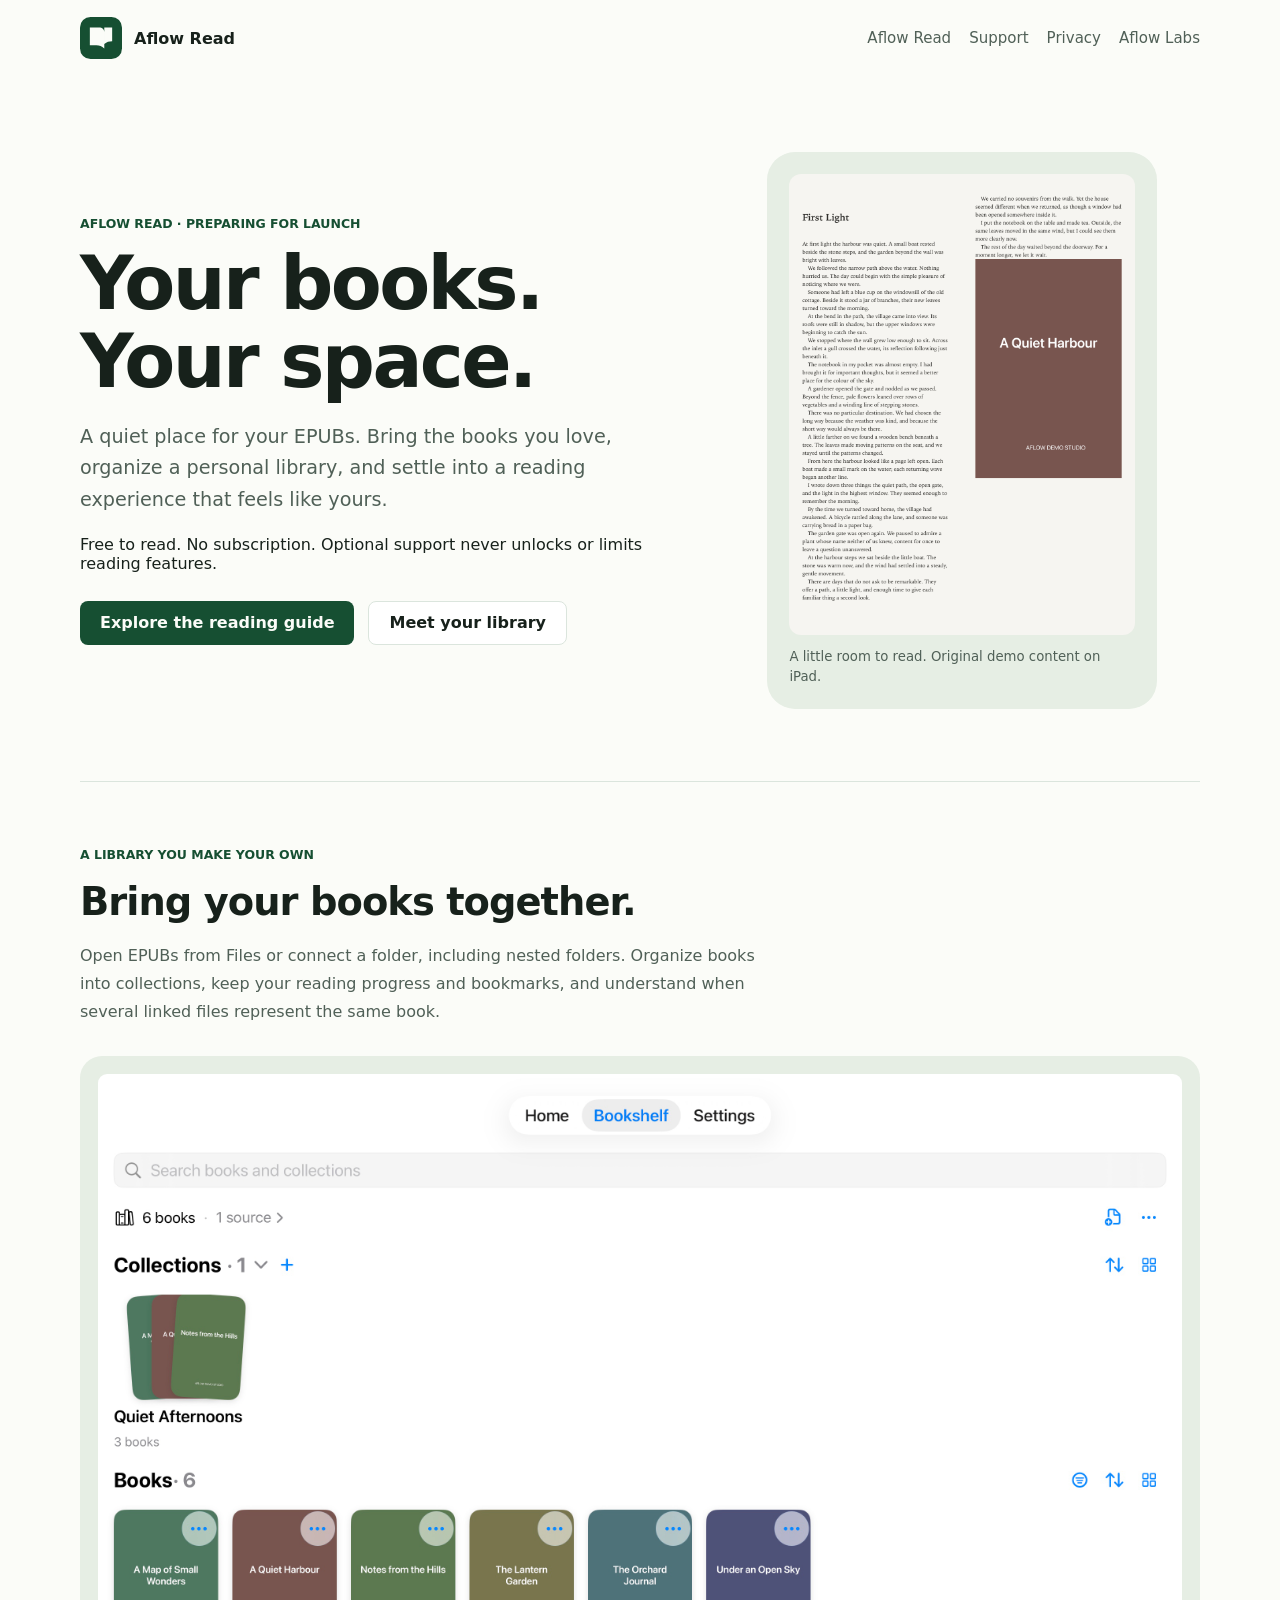
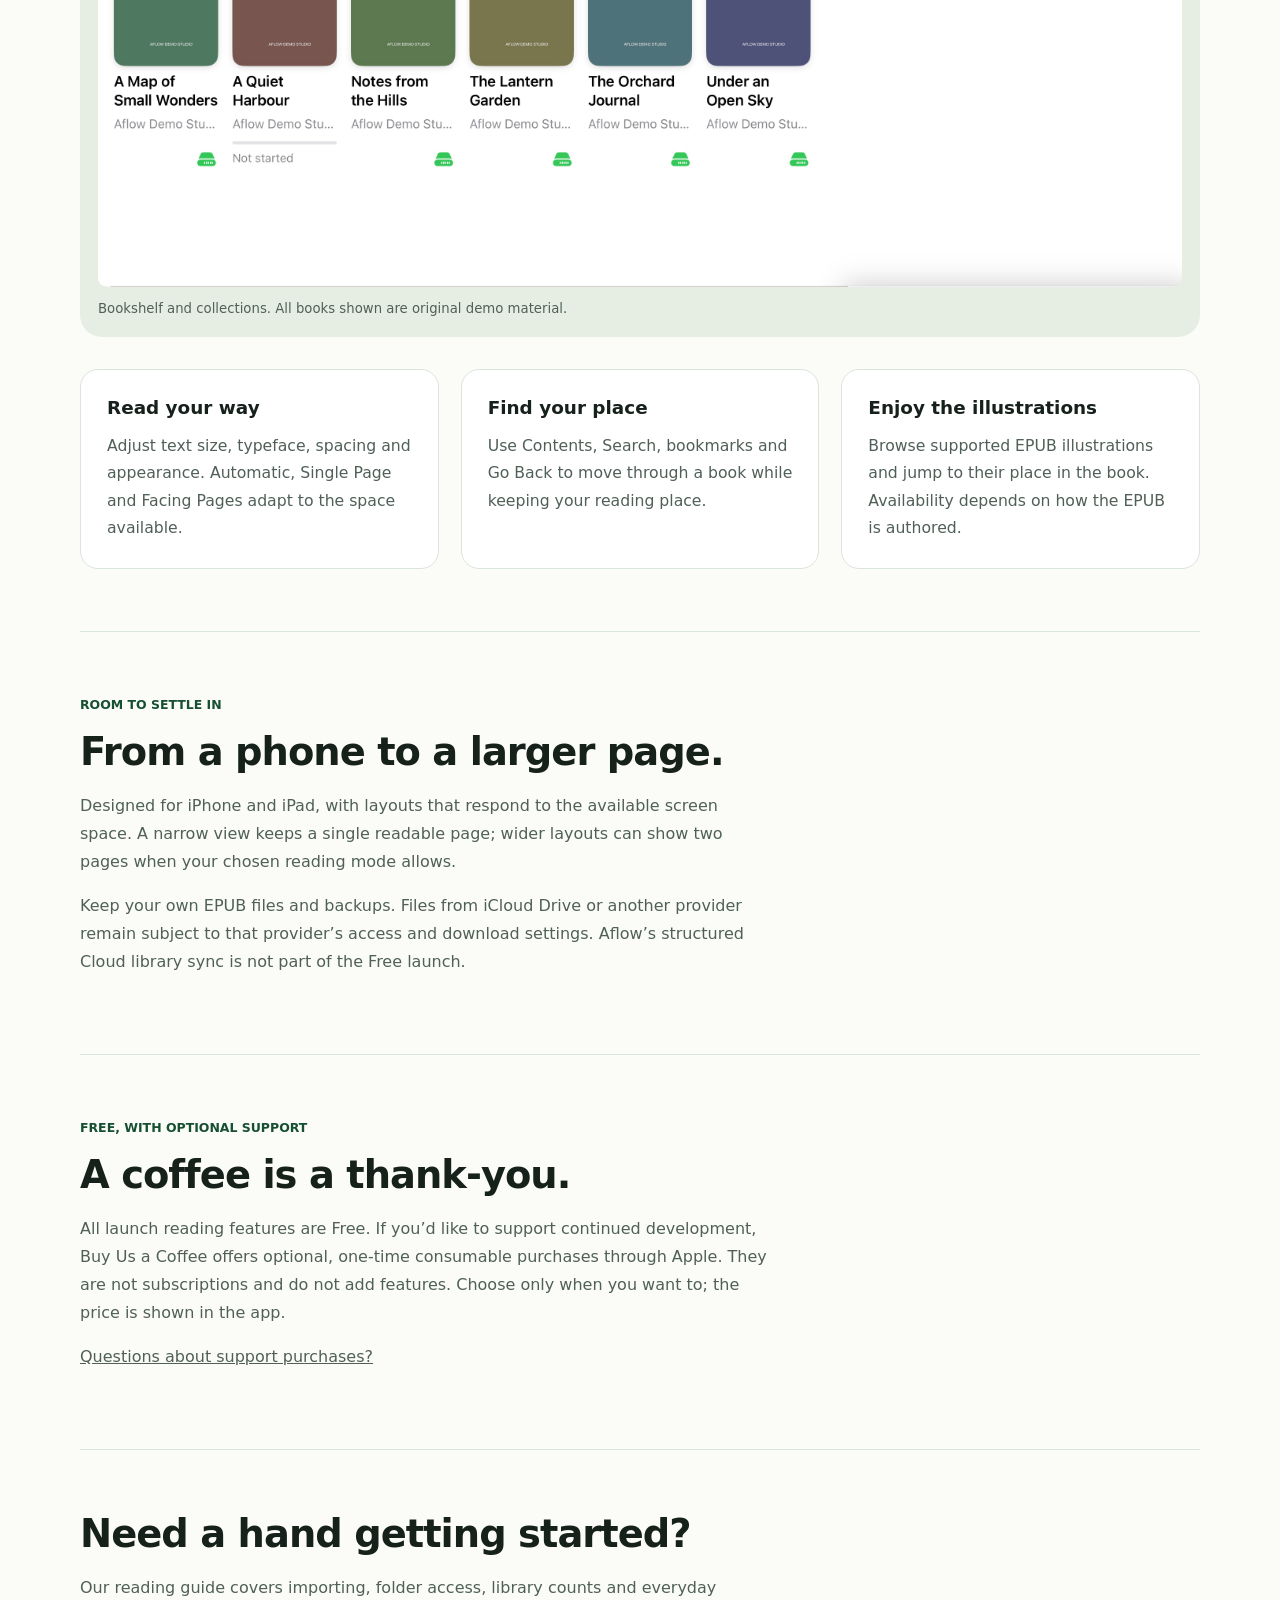
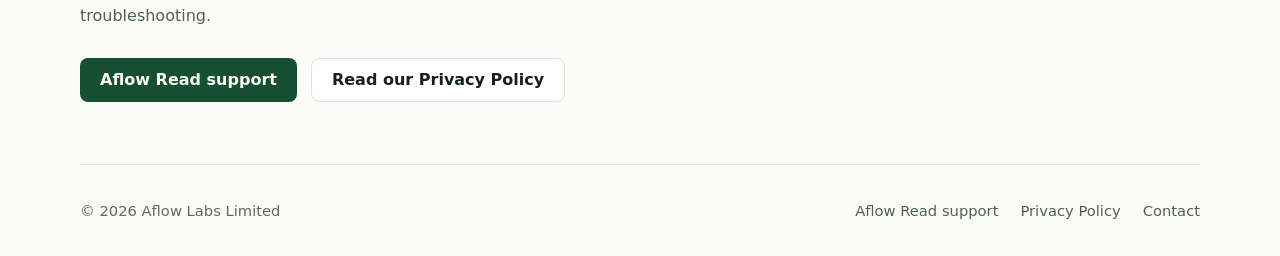
==== aflow-read/index.html @ 0cc7a926 "Add Aflow Read Free launch pages, privacy and support" ====
<!doctype html>
<html lang="en-NZ"><head><meta charset="utf-8"><meta name="viewport" content="width=device-width, initial-scale=1"><meta name="description" content="A personal EPUB reader for iPhone and iPad. Organize your own library, make reading your own, and enjoy a Free launch with optional support."><link rel="canonical" href="https://aflowlabs.com/aflow-read/"><title>Aflow Read — Your books. Your space.</title><link rel="icon" href="/assets/aflow-read/mark.svg"><link rel="stylesheet" href="/styles.css"><link rel="stylesheet" href="/assets/aflow-read.css"></head>
<body class="read-page"><a class="skip-link" href="#main">Skip to content</a><header class="site-header"><a class="read-brand" href="/aflow-read/" aria-label="Aflow Read home"><img src="/assets/aflow-read/mark.svg" alt="" width="42" height="42">Aflow Read</a><nav class="site-nav" aria-label="Main navigation"><a href="/aflow-read/">Aflow Read</a><a href="/support/aflow-read/">Support</a><a href="/legal/aflow-read/privacy/">Privacy</a><a href="/">Aflow Labs</a></nav></header>
<main id="main" class="read-shell">
<section class="read-hero"><div><p class="eyebrow">Aflow Read · Preparing for launch</p><h1>Your books.<br>Your space.</h1><p class="read-lede">A quiet place for your EPUBs. Bring the books you love, organize a personal library, and settle into a reading experience that feels like yours.</p><p>Free to read. No subscription. Optional support never unlocks or limits reading features.</p><div class="read-actions"><a class="button primary" href="/support/aflow-read/">Explore the reading guide</a><a class="button secondary" href="#library">Meet your library</a></div></div><figure class="read-portrait"><img src="/assets/aflow-read/reader-portrait.jpeg" width="2064" height="2752" alt="Aflow Read showing First Light, an original demo chapter, on a 13-inch iPad"><figcaption>A little room to read. Original demo content on iPad.</figcaption></figure></section>
<section class="read-section" id="library"><p class="eyebrow">A library you make your own</p><h2>Bring your books together.</h2><p>Open EPUBs from Files or connect a folder, including nested folders. Organize books into collections, keep your reading progress and bookmarks, and understand when several linked files represent the same book.</p><figure class="read-landscape"><img src="/assets/aflow-read/bookshelf-landscape.jpeg" width="2752" height="2064" loading="lazy" alt="An iPad Bookshelf with six original demo book covers and the Quiet Afternoons collection"><figcaption>Bookshelf and collections. All books shown are original demo material.</figcaption></figure><div class="read-features"><article class="read-feature"><h3>Read your way</h3><p>Adjust text size, typeface, spacing and appearance. Automatic, Single Page and Facing Pages adapt to the space available.</p></article><article class="read-feature"><h3>Find your place</h3><p>Use Contents, Search, bookmarks and Go Back to move through a book while keeping your reading place.</p></article><article class="read-feature"><h3>Enjoy the illustrations</h3><p>Browse supported EPUB illustrations and jump to their place in the book. Availability depends on how the EPUB is authored.</p></article></div></section>
<section class="read-section"><p class="eyebrow">Room to settle in</p><h2>From a phone to a larger page.</h2><p>Designed for iPhone and iPad, with layouts that respond to the available screen space. A narrow view keeps a single readable page; wider layouts can show two pages when your chosen reading mode allows.</p><p>Keep your own EPUB files and backups. Files from iCloud Drive or another provider remain subject to that provider’s access and download settings. Aflow’s structured Cloud library sync is not part of the Free launch.</p></section>
<section class="read-section"><p class="eyebrow">Free, with optional support</p><h2>A coffee is a thank-you.</h2><p>All launch reading features are Free. If you’d like to support continued development, Buy Us a Coffee offers optional, one-time consumable purchases through Apple. They are not subscriptions and do not add features. Choose only when you want to; the price is shown in the app.</p><p><a href="/support/aflow-read/#purchases">Questions about support purchases?</a></p></section>
<section class="read-section"><h2>Need a hand getting started?</h2><p>Our reading guide covers importing, folder access, library counts and everyday troubleshooting.</p><div class="read-actions"><a class="button primary" href="/support/aflow-read/">Aflow Read support</a><a class="button secondary" href="/legal/aflow-read/privacy/">Read our Privacy Policy</a></div></section></main>
<footer class="site-footer"><p>© 2026 Aflow Labs Limited</p><div><a href="/support/aflow-read/">Aflow Read support</a><a href="/legal/aflow-read/privacy/">Privacy Policy</a><a href="mailto:help@aflowlabs.com">Contact</a></div></footer></body></html>
---- styles.css ----
:root {
  color-scheme: light;
  --ink: #17211b;
  --muted: #5d6a63;
  --line: #dbe5dd;
  --paper: #fbfcf8;
  --soft: #edf4ed;
  --green: #2d7a4f;
  --green-dark: #164f32;
  --sky: #e4f2f6;
  --gold: #f0c86b;
  --white: #ffffff;
  font-family:
    Inter, ui-sans-serif, system-ui, -apple-system, BlinkMacSystemFont, "Segoe UI",
    sans-serif;
}

* {
  box-sizing: border-box;
}

html {
  scroll-behavior: smooth;
}

body {
  margin: 0;
  background:
    linear-gradient(180deg, rgba(228, 242, 246, 0.85), rgba(251, 252, 248, 0) 440px),
    var(--paper);
  color: var(--ink);
}

a {
  color: inherit;
}

.site-header,
.site-footer,
.hero,
.section-band,
.contact-section,
.legal-page {
  width: min(1120px, calc(100% - 40px));
  margin: 0 auto;
}

.site-header {
  min-height: 76px;
  display: flex;
  align-items: center;
  justify-content: space-between;
  gap: 24px;
}

.brand,
.site-nav,
.hero-actions,
.site-footer div {
  display: flex;
  align-items: center;
}

.brand {
  gap: 10px;
  font-weight: 800;
  text-decoration: none;
}

.brand-mark {
  width: 34px;
  height: 34px;
  display: inline-grid;
  place-items: center;
  border-radius: 8px;
  background: var(--green-dark);
  color: var(--white);
}

.site-nav {
  gap: 18px;
  color: var(--muted);
  font-size: 0.94rem;
}

.site-nav a,
.site-footer a {
  text-decoration: none;
}

.site-nav a:hover,
.site-footer a:hover,
.legal-page a:hover {
  color: var(--green-dark);
}

.hero {
  min-height: 520px;
  padding: 104px 0 96px;
  display: flex;
  align-items: center;
  justify-content: center;
  text-align: center;
}

.hero-copy {
  max-width: 880px;
  margin: 0 auto;
}

.eyebrow {
  margin: 0 0 14px;
  color: var(--green-dark);
  font-size: 0.78rem;
  font-weight: 800;
  letter-spacing: 0;
  text-transform: uppercase;
}

h1,
h2,
h3,
p {
  overflow-wrap: anywhere;
}

h1,
h2,
h3 {
  margin: 0;
  line-height: 1.04;
}

h1 {
  max-width: 900px;
  margin: 0 auto;
  font-size: clamp(3rem, 6.4vw, 5.45rem);
  letter-spacing: 0;
}

h2 {
  font-size: clamp(2.1rem, 4vw, 3.5rem);
}

h3 {
  font-size: 1.22rem;
}

.intro {
  max-width: 680px;
  margin: 26px 0 0;
  margin-left: auto;
  margin-right: auto;
  color: var(--muted);
  font-size: clamp(1.08rem, 2vw, 1.35rem);
  line-height: 1.62;
}

.hero-actions {
  justify-content: center;
  flex-wrap: wrap;
  gap: 12px;
  margin-top: 34px;
}

.button {
  min-height: 48px;
  display: inline-flex;
  align-items: center;
  justify-content: center;
  border-radius: 8px;
  padding: 0 20px;
  font-weight: 800;
  text-decoration: none;
}

.button.primary {
  background: var(--green-dark);
  color: var(--white);
}

.button.secondary {
  border: 1px solid var(--line);
  background: rgba(255, 255, 255, 0.74);
  color: var(--ink);
}

.product-showcase {
  margin-top: 34px;
  padding: 34px;
  display: grid;
  grid-template-columns: auto minmax(0, 1fr);
  align-items: center;
  gap: 28px;
  border: 1px solid rgba(45, 122, 79, 0.18);
  border-radius: 8px;
  background:
    linear-gradient(135deg, rgba(255, 255, 255, 0.92), rgba(237, 244, 237, 0.96)),
    linear-gradient(90deg, rgba(240, 200, 107, 0.16), rgba(228, 242, 246, 0.22));
  box-shadow: 0 20px 55px rgba(23, 33, 27, 0.08);
}

.product-showcase img {
  width: 112px;
  aspect-ratio: 1;
  display: block;
  height: auto;
  border-radius: 32%;
  background: var(--green-dark);
  object-fit: cover;
  box-shadow: 0 14px 34px rgba(23, 33, 27, 0.16);
}

.preview-label {
  display: block;
  margin-bottom: 10px;
  color: var(--green-dark);
  font-size: 0.8rem;
  font-weight: 800;
  text-transform: uppercase;
}

.product-showcase h3 {
  max-width: 680px;
  font-size: clamp(1.55rem, 3vw, 2.45rem);
  line-height: 1.12;
}

.product-showcase p,
.product-card p,
.section-heading p,
.contact-section p,
.legal-page p {
  color: var(--muted);
  line-height: 1.62;
}

.product-links {
  display: flex;
  flex-wrap: wrap;
  gap: 10px 18px;
  margin-top: 18px;
}

.product-links a {
  color: var(--green-dark);
  font-weight: 800;
  text-underline-offset: 4px;
}

.section-band {
  padding: 70px 0 28px;
}

.section-heading {
  max-width: 760px;
  margin: 0 auto;
  text-align: center;
}

.product-grid {
  display: grid;
  grid-template-columns: repeat(3, minmax(0, 1fr));
  gap: 18px;
  margin-top: 24px;
}

.product-card {
  min-height: 220px;
  padding: 26px;
  border: 1px solid var(--line);
  border-radius: 8px;
  background: var(--white);
}

.contact-section {
  margin-top: 58px;
  padding: 44px 0 62px;
  border-top: 1px solid var(--line);
}

.contact-link {
  display: inline-flex;
  margin-top: 2px;
  font-size: clamp(1.2rem, 3vw, 2rem);
  font-weight: 800;
  color: var(--green-dark);
  text-decoration-thickness: 2px;
  text-underline-offset: 6px;
}

.site-footer {
  min-height: 92px;
  display: flex;
  align-items: center;
  justify-content: space-between;
  gap: 24px;
  border-top: 1px solid var(--line);
  color: var(--muted);
  font-size: 0.92rem;
}

.site-footer div {
  gap: 16px;
}

.legal-page {
  min-height: calc(100vh - 168px);
  padding: 96px 0;
  max-width: 820px;
}

.legal-page p {
  font-size: 1.08rem;
}

.legal-page a {
  color: var(--green-dark);
  font-weight: 800;
}

.legal-shell {
  width: min(1120px, calc(100% - 40px));
  margin: 0 auto;
  padding: 64px 0 96px;
}

.legal-hero {
  max-width: 850px;
  padding: 52px;
  border: 1px solid rgba(45, 122, 79, 0.18);
  border-radius: 24px;
  background:
    radial-gradient(circle at 92% 10%, rgba(240, 200, 107, 0.2), transparent 28%),
    linear-gradient(135deg, rgba(255, 255, 255, 0.96), rgba(237, 244, 237, 0.95));
  box-shadow: 0 20px 55px rgba(23, 33, 27, 0.08);
}

.legal-product {
  display: flex;
  align-items: center;
  gap: 12px;
  margin-bottom: 32px;
  color: var(--green-dark);
  font-weight: 800;
}

.legal-product img {
  width: 42px;
  height: 42px;
  display: block;
  border-radius: 13px;
  background: var(--green-dark);
}

.legal-hero h1 {
  max-width: 780px;
  margin: 0;
  font-size: clamp(2.8rem, 6vw, 5rem);
  text-align: left;
}

.legal-intro {
  max-width: 720px;
  margin: 24px 0 0;
  color: var(--muted);
  font-size: clamp(1.08rem, 2vw, 1.3rem);
  line-height: 1.65;
}

.legal-meta {
  margin: 24px 0 0;
  color: var(--muted);
  font-size: 0.92rem;
  font-weight: 700;
}

.legal-meta span {
  margin: 0 7px;
  color: var(--green);
}

.legal-layout {
  display: grid;
  grid-template-columns: 230px minmax(0, 740px);
  gap: 56px;
  align-items: start;
  margin-top: 54px;
}

.legal-toc {
  position: sticky;
  top: 24px;
  display: grid;
  gap: 10px;
  padding: 22px;
  border: 1px solid var(--line);
  border-radius: 16px;
  background: rgba(255, 255, 255, 0.82);
}

.legal-toc p {
  margin: 0 0 4px;
  color: var(--ink);
  font-size: 0.82rem;
  font-weight: 800;
  text-transform: uppercase;
}

.legal-toc a {
  color: var(--muted);
  font-size: 0.92rem;
  line-height: 1.35;
  text-decoration: none;
}

.legal-toc a:hover {
  color: var(--green-dark);
}

.legal-content {
  min-width: 0;
}

.legal-content section {
  scroll-margin-top: 24px;
  padding: 36px 0;
  border-top: 1px solid var(--line);
}

.legal-content section:first-child {
  border-top: 0;
}

.legal-content h2 {
  margin-bottom: 18px;
  font-size: clamp(1.55rem, 3vw, 2.15rem);
  line-height: 1.18;
}

.legal-content h3 {
  margin-top: 28px;
  margin-bottom: 10px;
  font-size: 1.08rem;
  line-height: 1.35;
}

.legal-content p,
.legal-content li {
  color: var(--muted);
  font-size: 1rem;
  line-height: 1.72;
}

.legal-content p {
  margin: 0 0 16px;
}

.legal-content ul {
  margin: 0 0 18px;
  padding-left: 1.35rem;
}

.legal-content li + li {
  margin-top: 8px;
}

.legal-content a,
.support-shell a {
  color: var(--green-dark);
  font-weight: 800;
  text-underline-offset: 4px;
}

.legal-summary {
  margin-bottom: 12px;
  padding: 30px !important;
  border: 1px solid rgba(45, 122, 79, 0.18) !important;
  border-radius: 18px;
  background: var(--soft);
}

.plain-list {
  padding-left: 1.1rem !important;
}

.legal-note {
  margin-top: 22px;
  padding: 20px;
  border-left: 4px solid var(--gold);
  border-radius: 0 12px 12px 0;
  background: #fff8e8;
  color: var(--muted);
  line-height: 1.6;
}

.legal-note strong {
  display: block;
  margin-bottom: 4px;
  color: var(--ink);
}

.support-shell {
  max-width: 1120px;
}

.support-button {
  width: fit-content;
  margin-top: 30px;
}

.support-button,
.support-shell .button {
  color: var(--white);
  text-decoration: none;
}

.support-grid {
  display: grid;
  grid-template-columns: repeat(2, minmax(0, 1fr));
  gap: 18px;
  margin-top: 42px;
}

.support-card {
  padding: 30px;
  border: 1px solid var(--line);
  border-radius: 18px;
  background: var(--white);
}

.support-card h2 {
  margin-bottom: 12px;
  font-size: 1.35rem;
  line-height: 1.2;
}

.support-card p,
.support-contact p {
  margin: 0;
  color: var(--muted);
  line-height: 1.65;
}

.support-contact {
  display: grid;
  grid-template-columns: minmax(0, 1fr) minmax(0, 1fr);
  gap: 36px;
  align-items: start;
  margin-top: 56px;
  padding: 40px;
  border-radius: 20px;
  background: var(--soft);
}

.support-contact h2,
.support-links h2 {
  margin-bottom: 14px;
  font-size: clamp(1.6rem, 3vw, 2.2rem);
}

.support-contact .legal-note {
  margin: 0;
}

.support-links {
  margin-top: 48px;
  padding-top: 38px;
  border-top: 1px solid var(--line);
}

.support-links div {
  display: flex;
  flex-wrap: wrap;
  gap: 14px 24px;
}

@media (max-width: 820px) {
  .site-header {
    align-items: flex-start;
    flex-direction: column;
    padding: 20px 0;
  }

  .site-nav {
    width: 100%;
    flex-wrap: wrap;
    gap: 12px 16px;
  }

  .hero {
    min-height: auto;
    padding: 62px 0 76px;
  }

  .product-showcase {
    grid-template-columns: 1fr;
    justify-items: center;
    text-align: center;
  }

  .product-grid {
    grid-template-columns: 1fr;
  }

  .contact-section,
  .site-footer {
    align-items: flex-start;
    flex-direction: column;
  }

  .legal-layout {
    grid-template-columns: 1fr;
    gap: 22px;
  }

  .legal-toc {
    position: static;
    grid-template-columns: repeat(2, minmax(0, 1fr));
  }

  .legal-toc p {
    grid-column: 1 / -1;
  }

  .support-grid,
  .support-contact {
    grid-template-columns: 1fr;
  }
}

@media (max-width: 520px) {
  .site-header,
  .site-footer,
  .hero,
  .section-band,
  .contact-section,
  .legal-page,
  .legal-shell {
    width: min(100% - 28px, 1120px);
  }

  h1 {
    font-size: clamp(2.7rem, 15vw, 4.4rem);
  }

  .button {
    width: 100%;
  }

  .product-showcase,
  .product-card {
    padding: 22px;
  }

  .legal-shell {
    padding: 34px 0 64px;
  }

  .legal-hero {
    padding: 28px 22px;
    border-radius: 18px;
  }

  .legal-product {
    margin-bottom: 24px;
  }

  .legal-hero h1 {
    font-size: clamp(2.45rem, 14vw, 3.4rem);
  }

  .legal-toc {
    grid-template-columns: 1fr;
  }

  .legal-summary,
  .support-card,
  .support-contact {
    padding: 22px !important;
  }

  .support-button {
    width: 100%;
  }
}
---- assets/aflow-read.css ----
/* Aflow Read only: DwellCheck styles and routes remain unchanged. */
.read-page {color-scheme:light dark;--read-bg:#fbfcf8;--read-card:#fff;--read-ink:#17211b;--read-muted:#506057;--read-line:#dbe5dd;--read-accent:#164f32;background:var(--read-bg);color:var(--read-ink)}
.read-page a:focus-visible,.aflow-read-preview a:focus-visible{outline:3px solid #ad6909;outline-offset:5px;border-radius:3px}
.skip-link{position:absolute;left:20px;top:-100px;background:#164f32;color:#fff;padding:12px 20px;z-index:10}.skip-link:focus{top:8px}
.read-page .site-header,.read-page .site-footer{width:min(1120px,calc(100% - 40px))}.read-page .site-nav{flex-wrap:wrap}.read-page .site-nav a,.read-page .site-footer a{color:var(--read-muted);padding:10px 0}
.read-brand{display:flex;align-items:center;gap:12px;text-decoration:none;font-weight:750}.read-brand img{width:42px;height:42px}
.read-shell{width:min(1120px,calc(100% - 40px));margin:auto}.read-hero{display:grid;grid-template-columns:1.1fr .9fr;align-items:center;gap:64px;padding:76px 0 72px}.read-hero h1{font-size:clamp(2.8rem,5.8vw,5.2rem);line-height:1.05;letter-spacing:-.035em;text-align:left;margin:0;max-width:13ch}.read-lede{font-size:1.2rem;line-height:1.65;color:var(--read-muted);max-width:52ch}.read-page .eyebrow{color:var(--read-accent)}
.read-actions{display:flex;gap:14px;flex-wrap:wrap;margin-top:28px}.read-page .button{min-height:44px}.read-page .button.primary{background:var(--read-accent);color:var(--read-bg)}.read-page .button.secondary{color:var(--read-ink);background:var(--read-card);border:1px solid var(--read-line)}
.read-portrait{margin:0;padding:22px;background:#e6eee4;border-radius:28px;max-width:390px;justify-self:center}.read-portrait img{width:100%;height:auto;display:block;border-radius:12px}.read-page figcaption{font-size:.83rem;line-height:1.5;color:var(--read-muted);margin-top:12px}
.read-section{padding:62px 0;border-top:1px solid var(--read-line)}.read-section h2{font-size:clamp(1.8rem,3vw,2.8rem);line-height:1.15;margin-bottom:18px;letter-spacing:-.025em}.read-section p{line-height:1.75;max-width:68ch;color:var(--read-muted)}.read-features{display:grid;grid-template-columns:repeat(3,minmax(0,1fr));gap:22px;margin-top:32px}.read-feature{padding:26px;background:var(--read-card);border:1px solid var(--read-line);border-radius:18px}.read-feature h3{font-size:1.15rem;line-height:1.3;margin-bottom:12px}.read-feature p{margin:0;font-size:.98rem}.read-landscape{margin:30px 0 0;padding:18px;background:#e6eee4;border-radius:22px}.read-landscape img{width:100%;display:block;height:auto;border-radius:9px}
.read-document{width:min(790px,calc(100% - 40px));margin:auto;padding:62px 0 90px}.read-document h1{font-size:clamp(2.4rem,5vw,3.8rem);line-height:1.1;letter-spacing:-.025em;text-align:left;margin:0 0 22px}.read-document h2{font-size:1.45rem;line-height:1.3;margin:42px 0 12px}.read-document h3{font-size:1.12rem;line-height:1.4;margin-top:26px}.read-document p,.read-document li{line-height:1.8;color:var(--read-muted)}.read-document a{text-underline-offset:3px}.read-document li{margin:8px 0}.read-note{padding:20px 24px;border-left:4px solid var(--read-accent);background:var(--read-card);margin:28px 0}.read-meta{font-size:.9rem}.read-page .site-footer{border-color:var(--read-line);gap:20px}.read-page .site-footer div{flex-wrap:wrap;gap:22px}
.aflow-read-preview{scroll-margin-top:20px}.aflow-read-preview .product-showcase>img{width:116px;height:116px}.aflow-read-preview .product-links{flex-wrap:wrap}
@media(prefers-color-scheme:dark){.read-page{--read-bg:#151d18;--read-card:#1e2922;--read-ink:#f2f5ee;--read-muted:#c2cec4;--read-line:#3b4b3f;--read-accent:#bbdfc0}.read-portrait,.read-landscape{background:#28392c}.read-page .read-portrait figcaption,.read-page .read-landscape figcaption{color:#d3dfd3}}
@media(max-width:820px){.read-hero{grid-template-columns:1fr;gap:32px;padding:44px 0}.read-hero h1{max-width:18ch}.read-portrait{max-width:360px}.read-features{grid-template-columns:1fr}.read-section{padding:40px 0}.read-page .site-header{align-items:flex-start;gap:18px}.read-document{padding-top:32px}}
@media(max-width:520px){.read-shell,.read-document,.read-page .site-header,.read-page .site-footer{width:calc(100% - 32px)}.read-hero h1{font-size:2.8rem}.read-lede{font-size:1.08rem}.read-actions{display:grid}.read-portrait{padding:14px}.read-document h1{font-size:2.35rem}.read-note{padding:16px}.read-page .site-nav{gap:4px 18px}.read-page .site-nav a{min-height:44px;display:inline-flex;align-items:center}.read-feature{padding:22px}}
@media(prefers-reduced-motion:reduce){.read-page html,.read-page{scroll-behavior:auto}html:has(.read-page){scroll-behavior:auto}}

.read-page .read-brand{min-height:44px}.read-page .site-footer a{display:inline-flex;align-items:center;min-height:44px}.read-page .site-nav a:hover,.read-page .site-footer a:hover{color:var(--read-accent)}
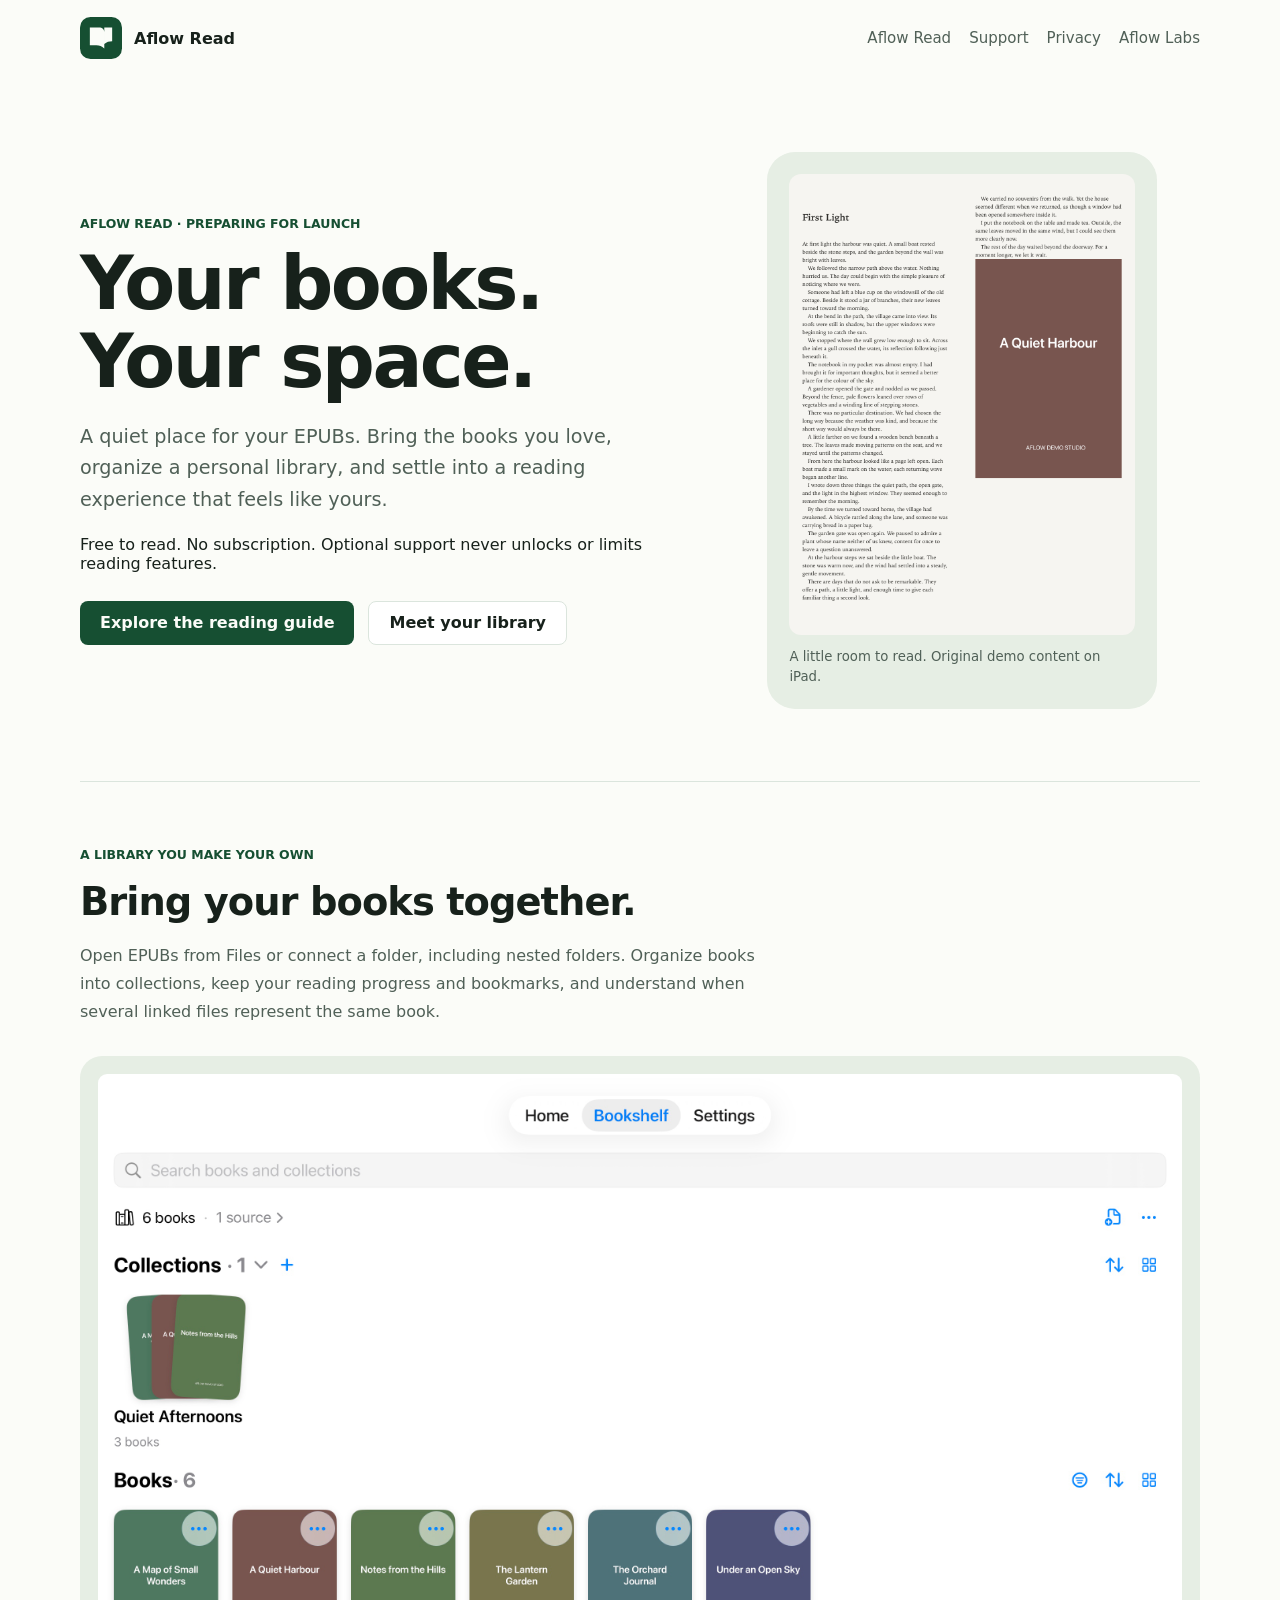
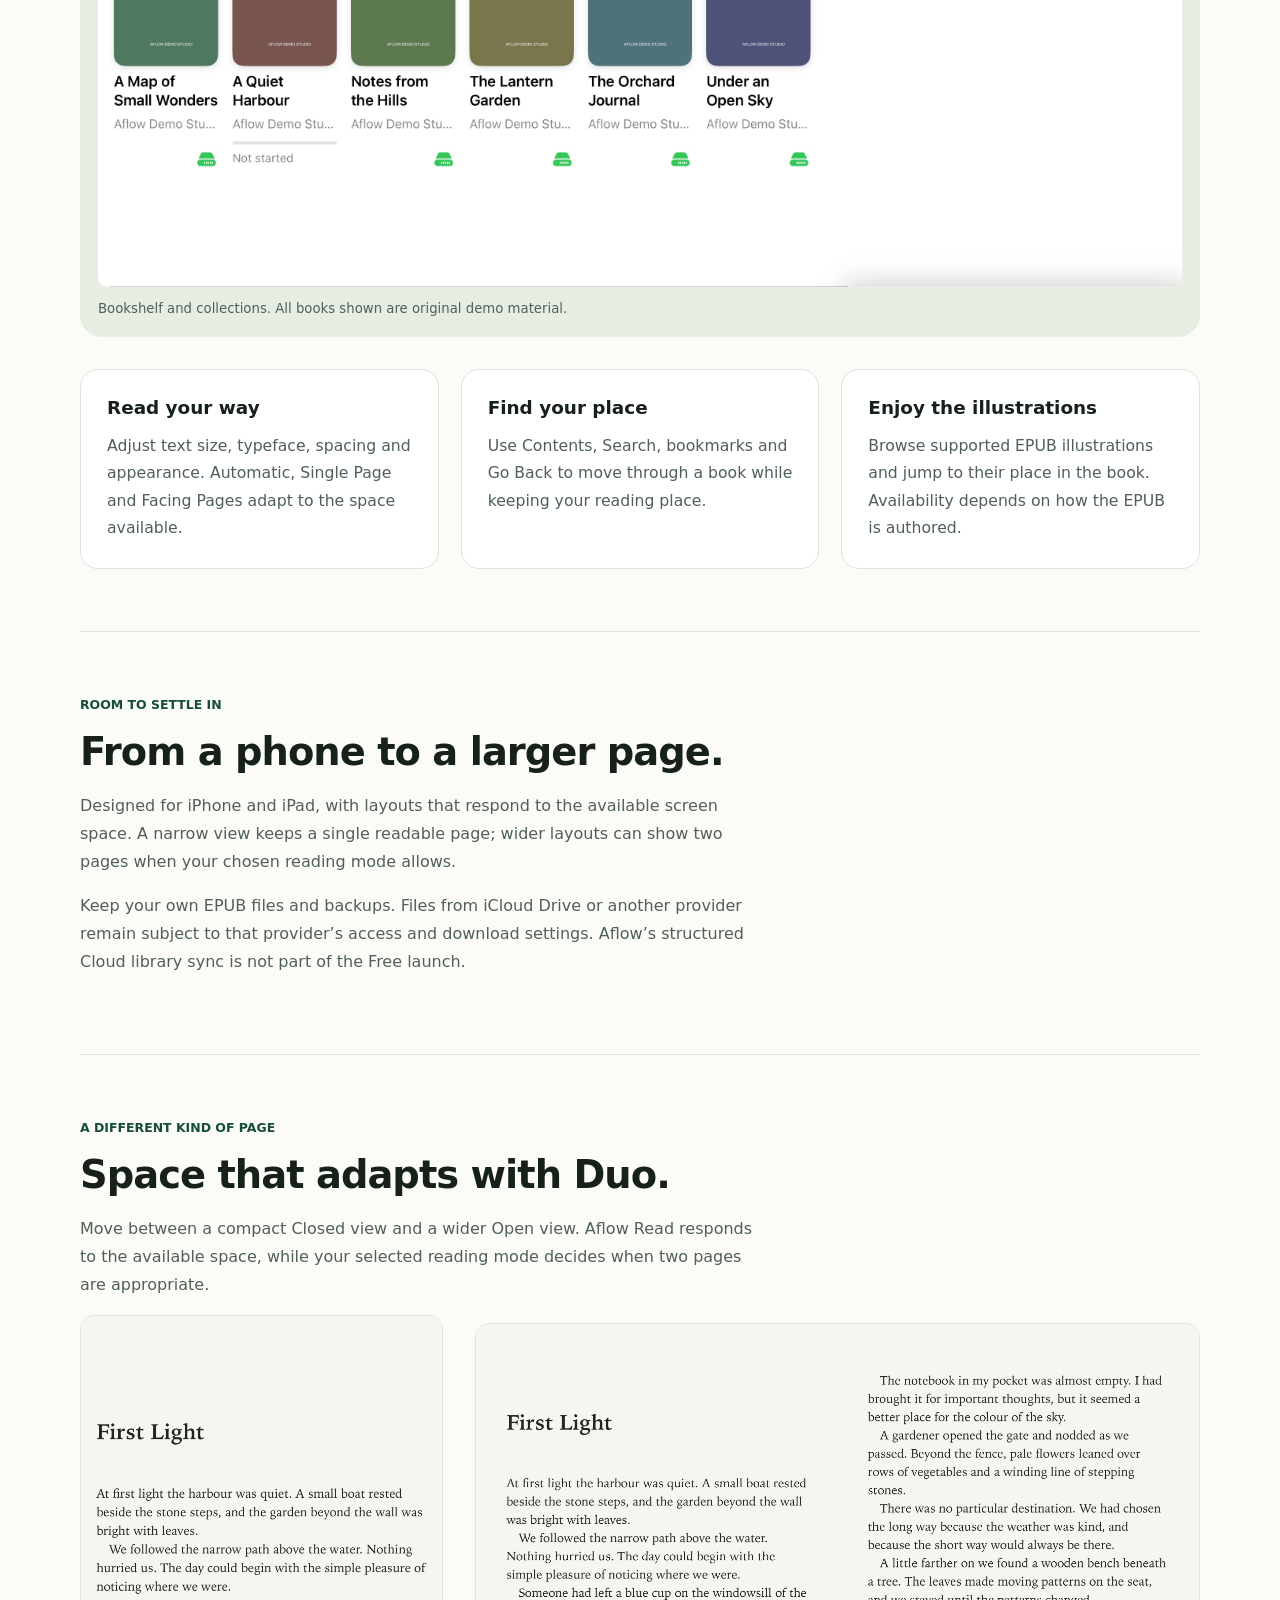
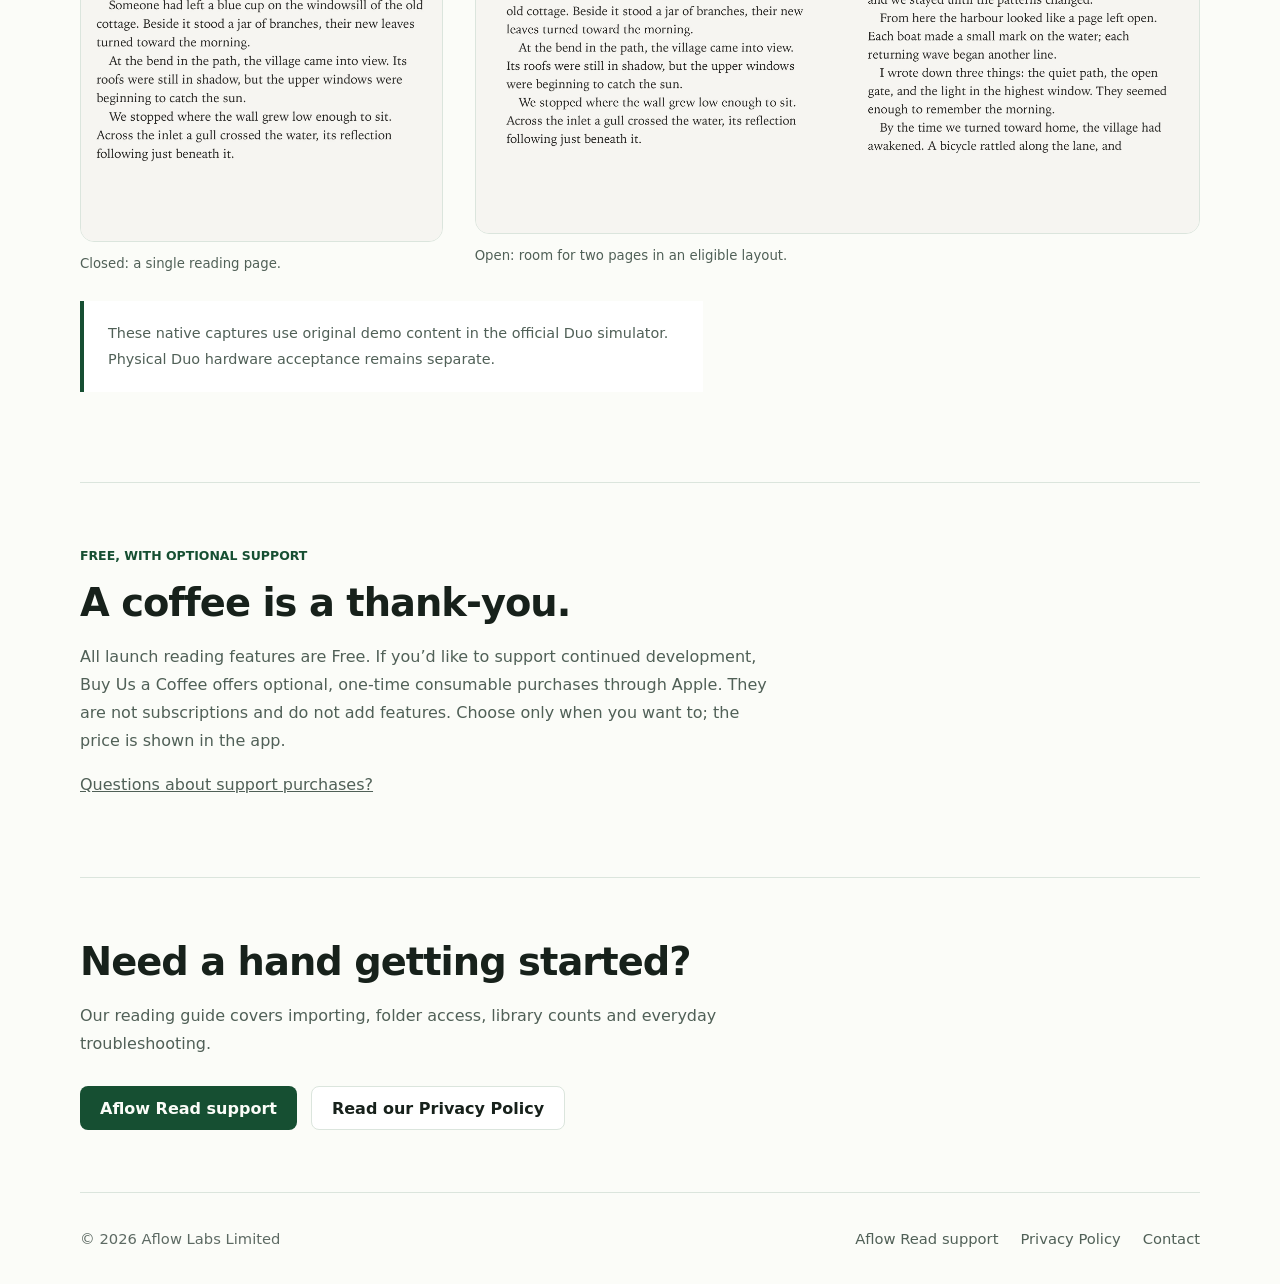
==== commit 2ebfccf6: "Show verified native Duo reading layouts with explicit simulator scope" ====
--- a/aflow-read/index.html
+++ b/aflow-read/index.html
@@ -5,6 +5,7 @@
 <section class="read-hero"><div><p class="eyebrow">Aflow Read · Preparing for launch</p><h1>Your books.<br>Your space.</h1><p class="read-lede">A quiet place for your EPUBs. Bring the books you love, organize a personal library, and settle into a reading experience that feels like yours.</p><p>Free to read. No subscription. Optional support never unlocks or limits reading features.</p><div class="read-actions"><a class="button primary" href="/support/aflow-read/">Explore the reading guide</a><a class="button secondary" href="#library">Meet your library</a></div></div><figure class="read-portrait"><img src="/assets/aflow-read/reader-portrait.jpeg" width="2064" height="2752" alt="Aflow Read showing First Light, an original demo chapter, on a 13-inch iPad"><figcaption>A little room to read. Original demo content on iPad.</figcaption></figure></section>
 <section class="read-section" id="library"><p class="eyebrow">A library you make your own</p><h2>Bring your books together.</h2><p>Open EPUBs from Files or connect a folder, including nested folders. Organize books into collections, keep your reading progress and bookmarks, and understand when several linked files represent the same book.</p><figure class="read-landscape"><img src="/assets/aflow-read/bookshelf-landscape.jpeg" width="2752" height="2064" loading="lazy" alt="An iPad Bookshelf with six original demo book covers and the Quiet Afternoons collection"><figcaption>Bookshelf and collections. All books shown are original demo material.</figcaption></figure><div class="read-features"><article class="read-feature"><h3>Read your way</h3><p>Adjust text size, typeface, spacing and appearance. Automatic, Single Page and Facing Pages adapt to the space available.</p></article><article class="read-feature"><h3>Find your place</h3><p>Use Contents, Search, bookmarks and Go Back to move through a book while keeping your reading place.</p></article><article class="read-feature"><h3>Enjoy the illustrations</h3><p>Browse supported EPUB illustrations and jump to their place in the book. Availability depends on how the EPUB is authored.</p></article></div></section>
 <section class="read-section"><p class="eyebrow">Room to settle in</p><h2>From a phone to a larger page.</h2><p>Designed for iPhone and iPad, with layouts that respond to the available screen space. A narrow view keeps a single readable page; wider layouts can show two pages when your chosen reading mode allows.</p><p>Keep your own EPUB files and backups. Files from iCloud Drive or another provider remain subject to that provider’s access and download settings. Aflow’s structured Cloud library sync is not part of the Free launch.</p></section>
+<section class="read-section" id="duo"><p class="eyebrow">A different kind of page</p><h2>Space that adapts with Duo.</h2><p>Move between a compact Closed view and a wider Open view. Aflow Read responds to the available space, while your selected reading mode decides when two pages are appropriate.</p><div class="read-duo-grid"><figure><img src="/assets/aflow-read/duo-closed-reader.jpeg" width="1398" height="2034" loading="lazy" alt="Original First Light demo chapter in the official Duo simulator’s Closed reading view"><figcaption>Closed: a single reading page.</figcaption></figure><figure><img src="/assets/aflow-read/duo-open-reader.jpeg" width="2853" height="2007" loading="lazy" alt="The same original demo chapter across two native columns in the official Duo simulator’s Open landscape view"><figcaption>Open: room for two pages in an eligible layout.</figcaption></figure></div><p class="read-note">These native captures use original demo content in the official Duo simulator. Physical Duo hardware acceptance remains separate.</p></section>
 <section class="read-section"><p class="eyebrow">Free, with optional support</p><h2>A coffee is a thank-you.</h2><p>All launch reading features are Free. If you’d like to support continued development, Buy Us a Coffee offers optional, one-time consumable purchases through Apple. They are not subscriptions and do not add features. Choose only when you want to; the price is shown in the app.</p><p><a href="/support/aflow-read/#purchases">Questions about support purchases?</a></p></section>
 <section class="read-section"><h2>Need a hand getting started?</h2><p>Our reading guide covers importing, folder access, library counts and everyday troubleshooting.</p><div class="read-actions"><a class="button primary" href="/support/aflow-read/">Aflow Read support</a><a class="button secondary" href="/legal/aflow-read/privacy/">Read our Privacy Policy</a></div></section></main>
 <footer class="site-footer"><p>© 2026 Aflow Labs Limited</p><div><a href="/support/aflow-read/">Aflow Read support</a><a href="/legal/aflow-read/privacy/">Privacy Policy</a><a href="mailto:help@aflowlabs.com">Contact</a></div></footer></body></html>
--- a/assets/aflow-read.css
+++ b/assets/aflow-read.css
@@ -16,3 +16,4 @@
 @media(prefers-reduced-motion:reduce){.read-page html,.read-page{scroll-behavior:auto}html:has(.read-page){scroll-behavior:auto}}
 
 .read-page .read-brand{min-height:44px}.read-page .site-footer a{display:inline-flex;align-items:center;min-height:44px}.read-page .site-nav a:hover,.read-page .site-footer a:hover{color:var(--read-accent)}
+.read-duo-grid{display:grid;grid-template-columns:minmax(0,1fr) minmax(0,2fr);gap:clamp(1rem,3vw,2rem);align-items:center}.read-duo-grid figure{margin:0;min-width:0}.read-duo-grid img{display:block;width:100%;height:auto;border-radius:14px;border:1px solid var(--read-line)}.read-page .read-note{font-size:.9rem;color:var(--read-muted)}@media(max-width:640px){.read-duo-grid{grid-template-columns:1fr}.read-duo-grid figure:first-child{max-width:300px;margin-inline:auto}}
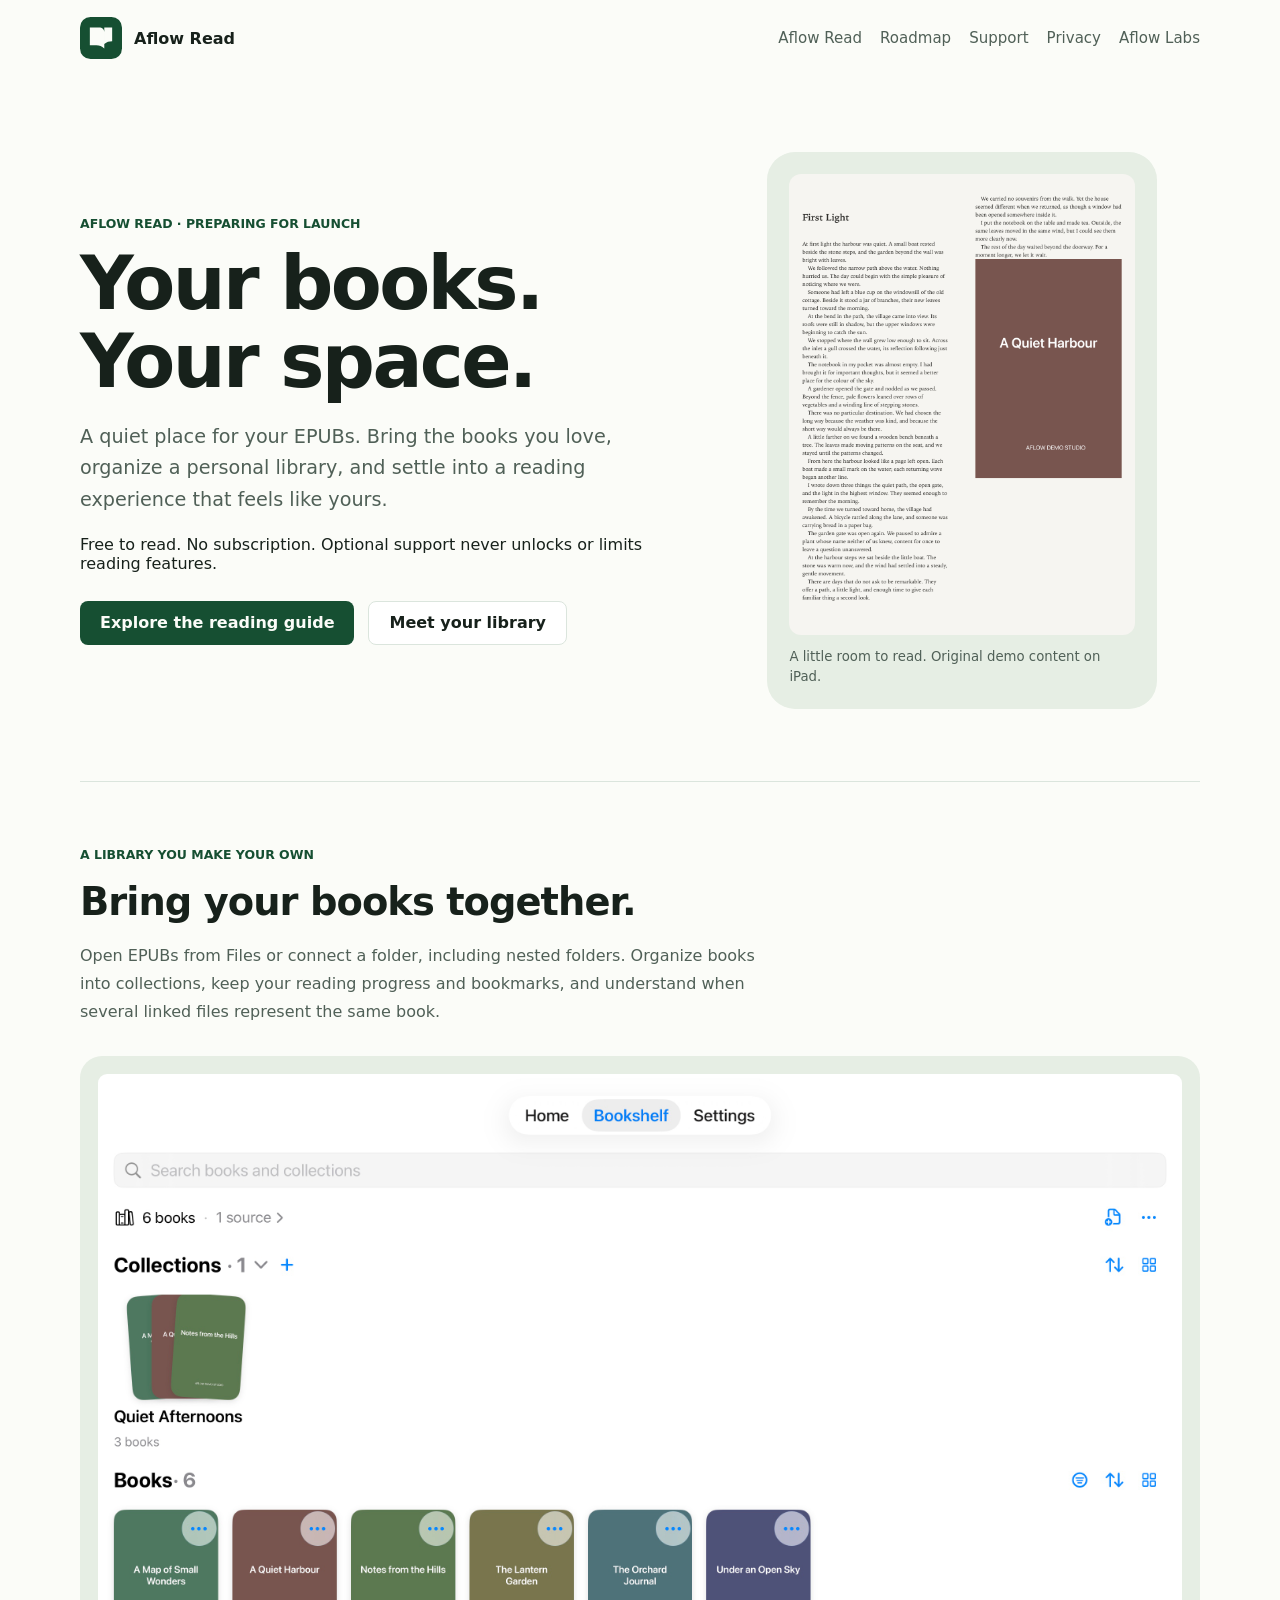
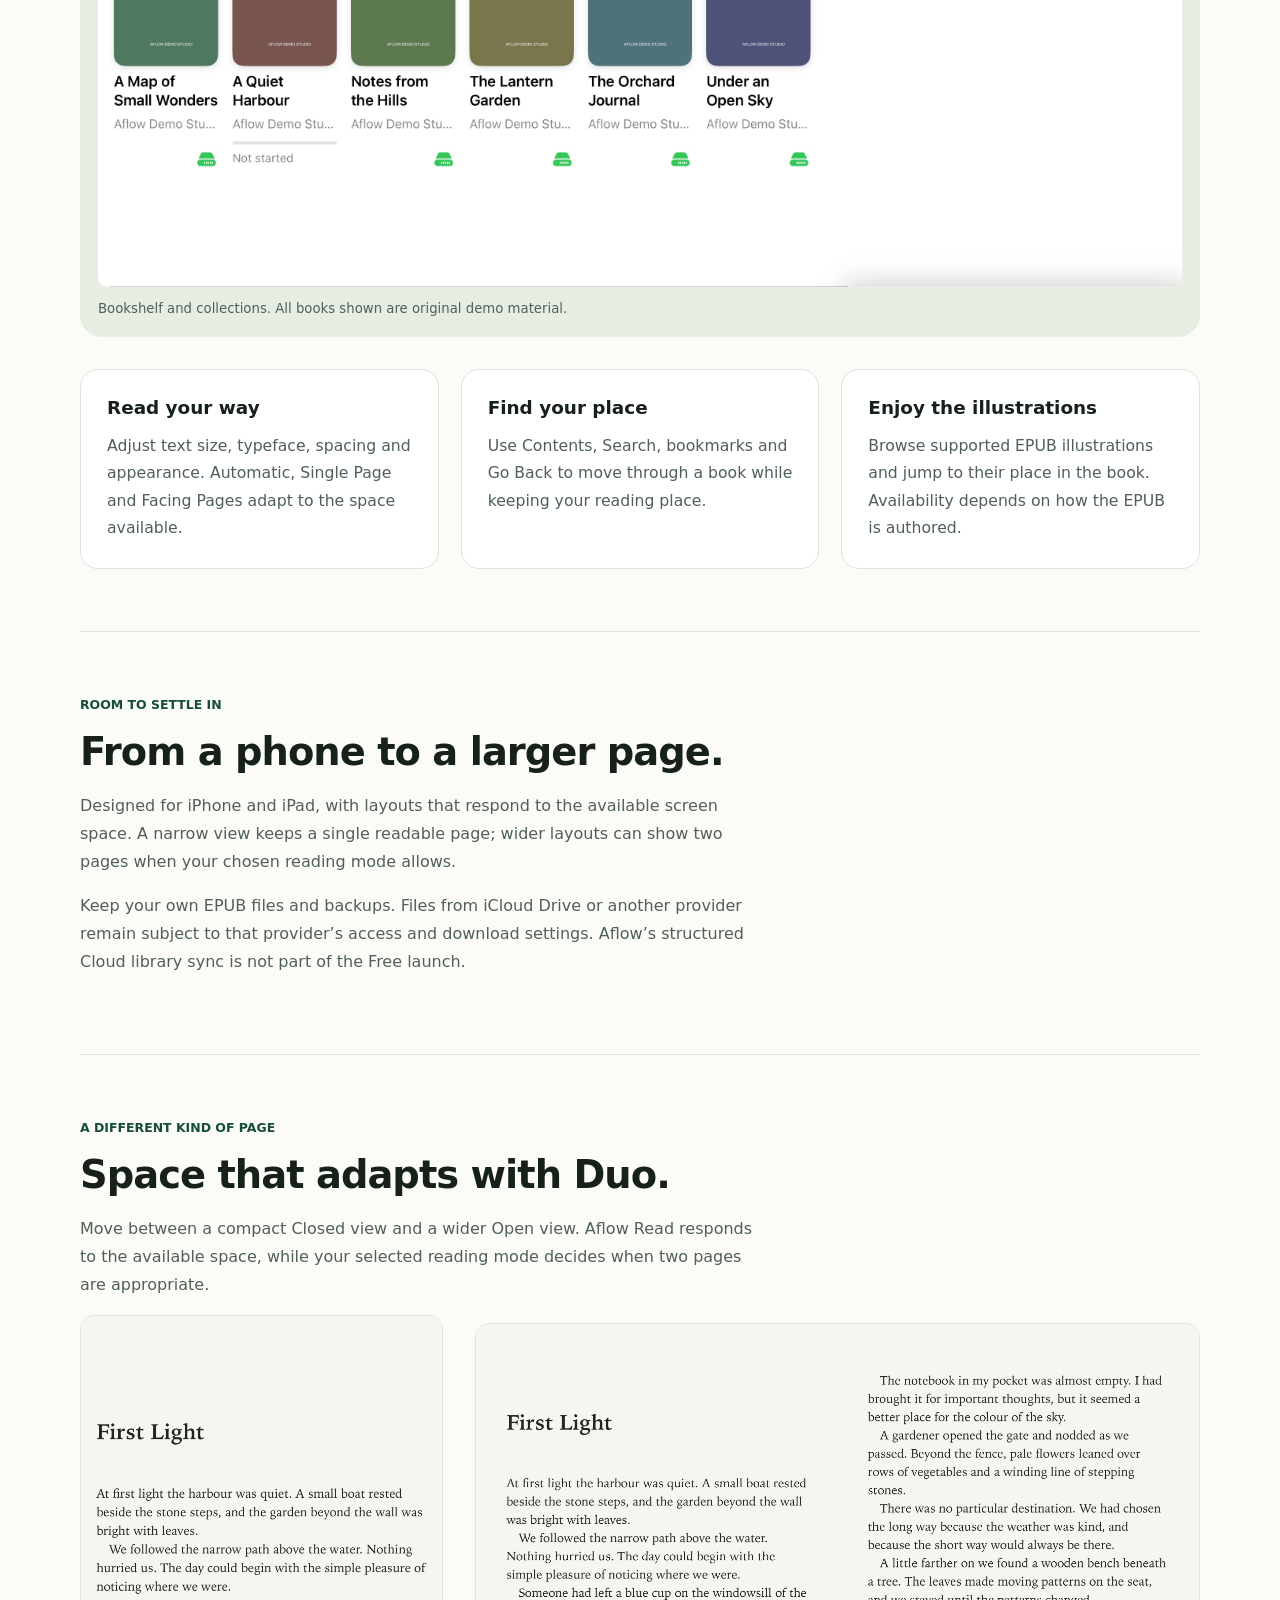
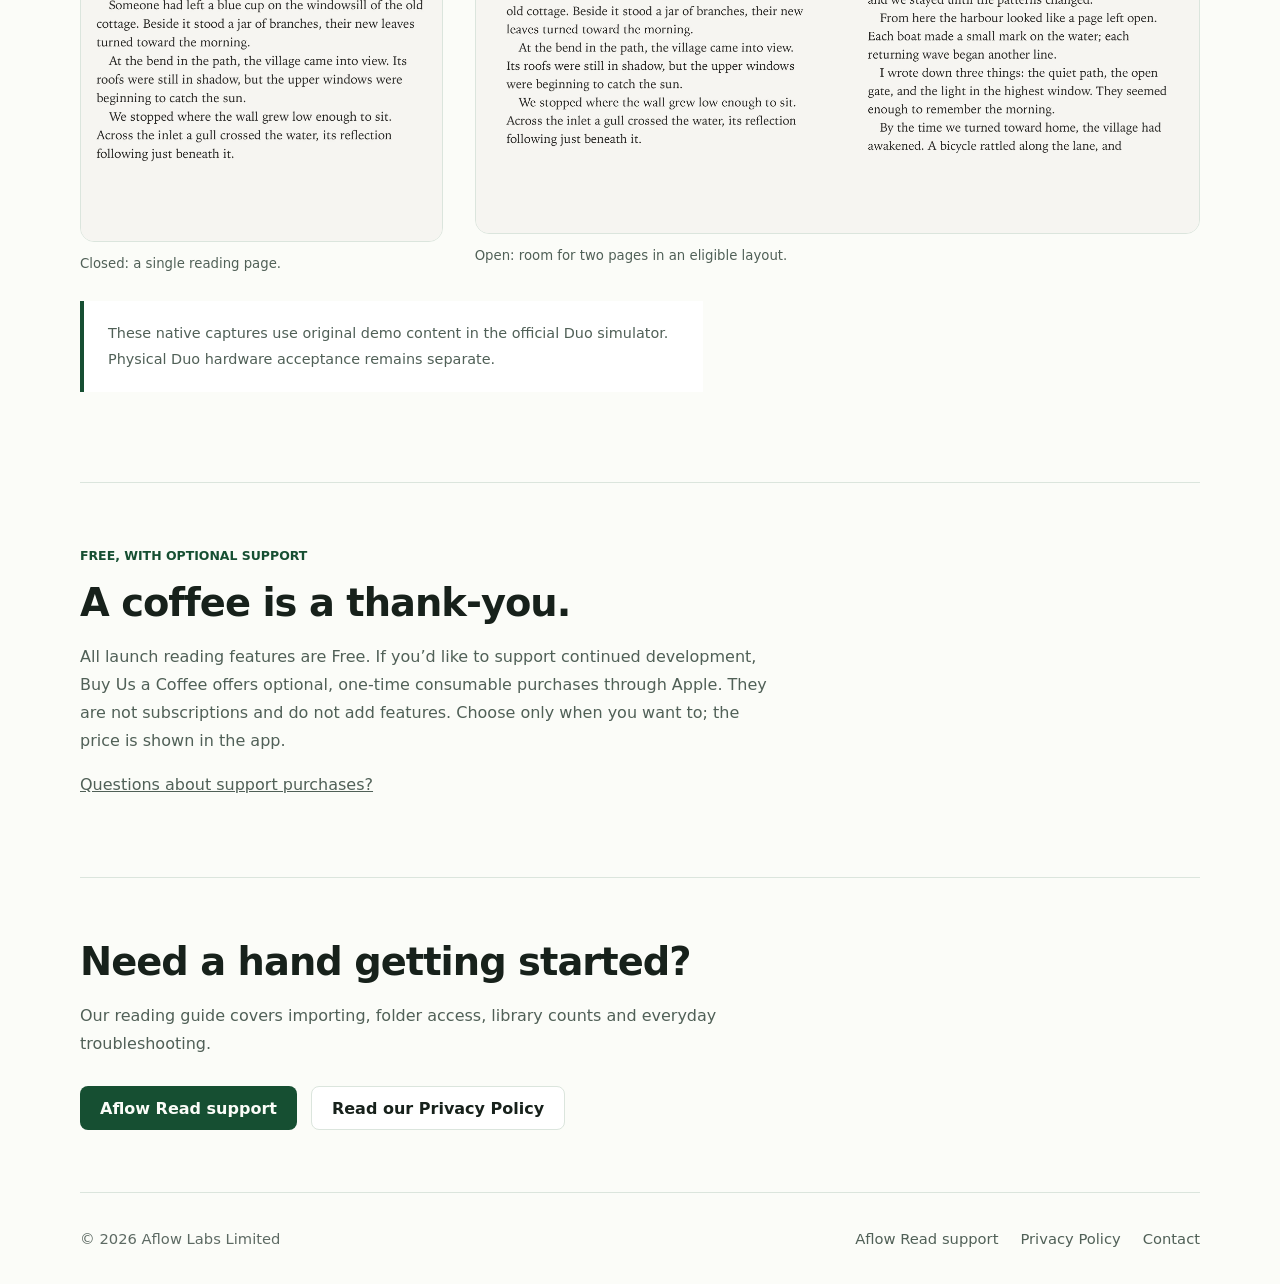
==== commit 35c186f7: "Publish source-driven Aflow Read roadmap with release guards" ====
--- a/aflow-read/index.html
+++ b/aflow-read/index.html
@@ -1,6 +1,6 @@
 <!doctype html>
 <html lang="en-NZ"><head><meta charset="utf-8"><meta name="viewport" content="width=device-width, initial-scale=1"><meta name="description" content="A personal EPUB reader for iPhone and iPad. Organize your own library, make reading your own, and enjoy a Free launch with optional support."><link rel="canonical" href="https://aflowlabs.com/aflow-read/"><title>Aflow Read — Your books. Your space.</title><link rel="icon" href="/assets/aflow-read/mark.svg"><link rel="stylesheet" href="/styles.css"><link rel="stylesheet" href="/assets/aflow-read.css"></head>
-<body class="read-page"><a class="skip-link" href="#main">Skip to content</a><header class="site-header"><a class="read-brand" href="/aflow-read/" aria-label="Aflow Read home"><img src="/assets/aflow-read/mark.svg" alt="" width="42" height="42">Aflow Read</a><nav class="site-nav" aria-label="Main navigation"><a href="/aflow-read/">Aflow Read</a><a href="/support/aflow-read/">Support</a><a href="/legal/aflow-read/privacy/">Privacy</a><a href="/">Aflow Labs</a></nav></header>
+<body class="read-page"><a class="skip-link" href="#main">Skip to content</a><header class="site-header"><a class="read-brand" href="/aflow-read/" aria-label="Aflow Read home"><img src="/assets/aflow-read/mark.svg" alt="" width="42" height="42">Aflow Read</a><nav class="site-nav" aria-label="Main navigation"><a href="/aflow-read/">Aflow Read</a><a href="/aflow-read/roadmap/">Roadmap</a><a href="/support/aflow-read/">Support</a><a href="/legal/aflow-read/privacy/">Privacy</a><a href="/">Aflow Labs</a></nav></header>
 <main id="main" class="read-shell">
 <section class="read-hero"><div><p class="eyebrow">Aflow Read · Preparing for launch</p><h1>Your books.<br>Your space.</h1><p class="read-lede">A quiet place for your EPUBs. Bring the books you love, organize a personal library, and settle into a reading experience that feels like yours.</p><p>Free to read. No subscription. Optional support never unlocks or limits reading features.</p><div class="read-actions"><a class="button primary" href="/support/aflow-read/">Explore the reading guide</a><a class="button secondary" href="#library">Meet your library</a></div></div><figure class="read-portrait"><img src="/assets/aflow-read/reader-portrait.jpeg" width="2064" height="2752" alt="Aflow Read showing First Light, an original demo chapter, on a 13-inch iPad"><figcaption>A little room to read. Original demo content on iPad.</figcaption></figure></section>
 <section class="read-section" id="library"><p class="eyebrow">A library you make your own</p><h2>Bring your books together.</h2><p>Open EPUBs from Files or connect a folder, including nested folders. Organize books into collections, keep your reading progress and bookmarks, and understand when several linked files represent the same book.</p><figure class="read-landscape"><img src="/assets/aflow-read/bookshelf-landscape.jpeg" width="2752" height="2064" loading="lazy" alt="An iPad Bookshelf with six original demo book covers and the Quiet Afternoons collection"><figcaption>Bookshelf and collections. All books shown are original demo material.</figcaption></figure><div class="read-features"><article class="read-feature"><h3>Read your way</h3><p>Adjust text size, typeface, spacing and appearance. Automatic, Single Page and Facing Pages adapt to the space available.</p></article><article class="read-feature"><h3>Find your place</h3><p>Use Contents, Search, bookmarks and Go Back to move through a book while keeping your reading place.</p></article><article class="read-feature"><h3>Enjoy the illustrations</h3><p>Browse supported EPUB illustrations and jump to their place in the book. Availability depends on how the EPUB is authored.</p></article></div></section>
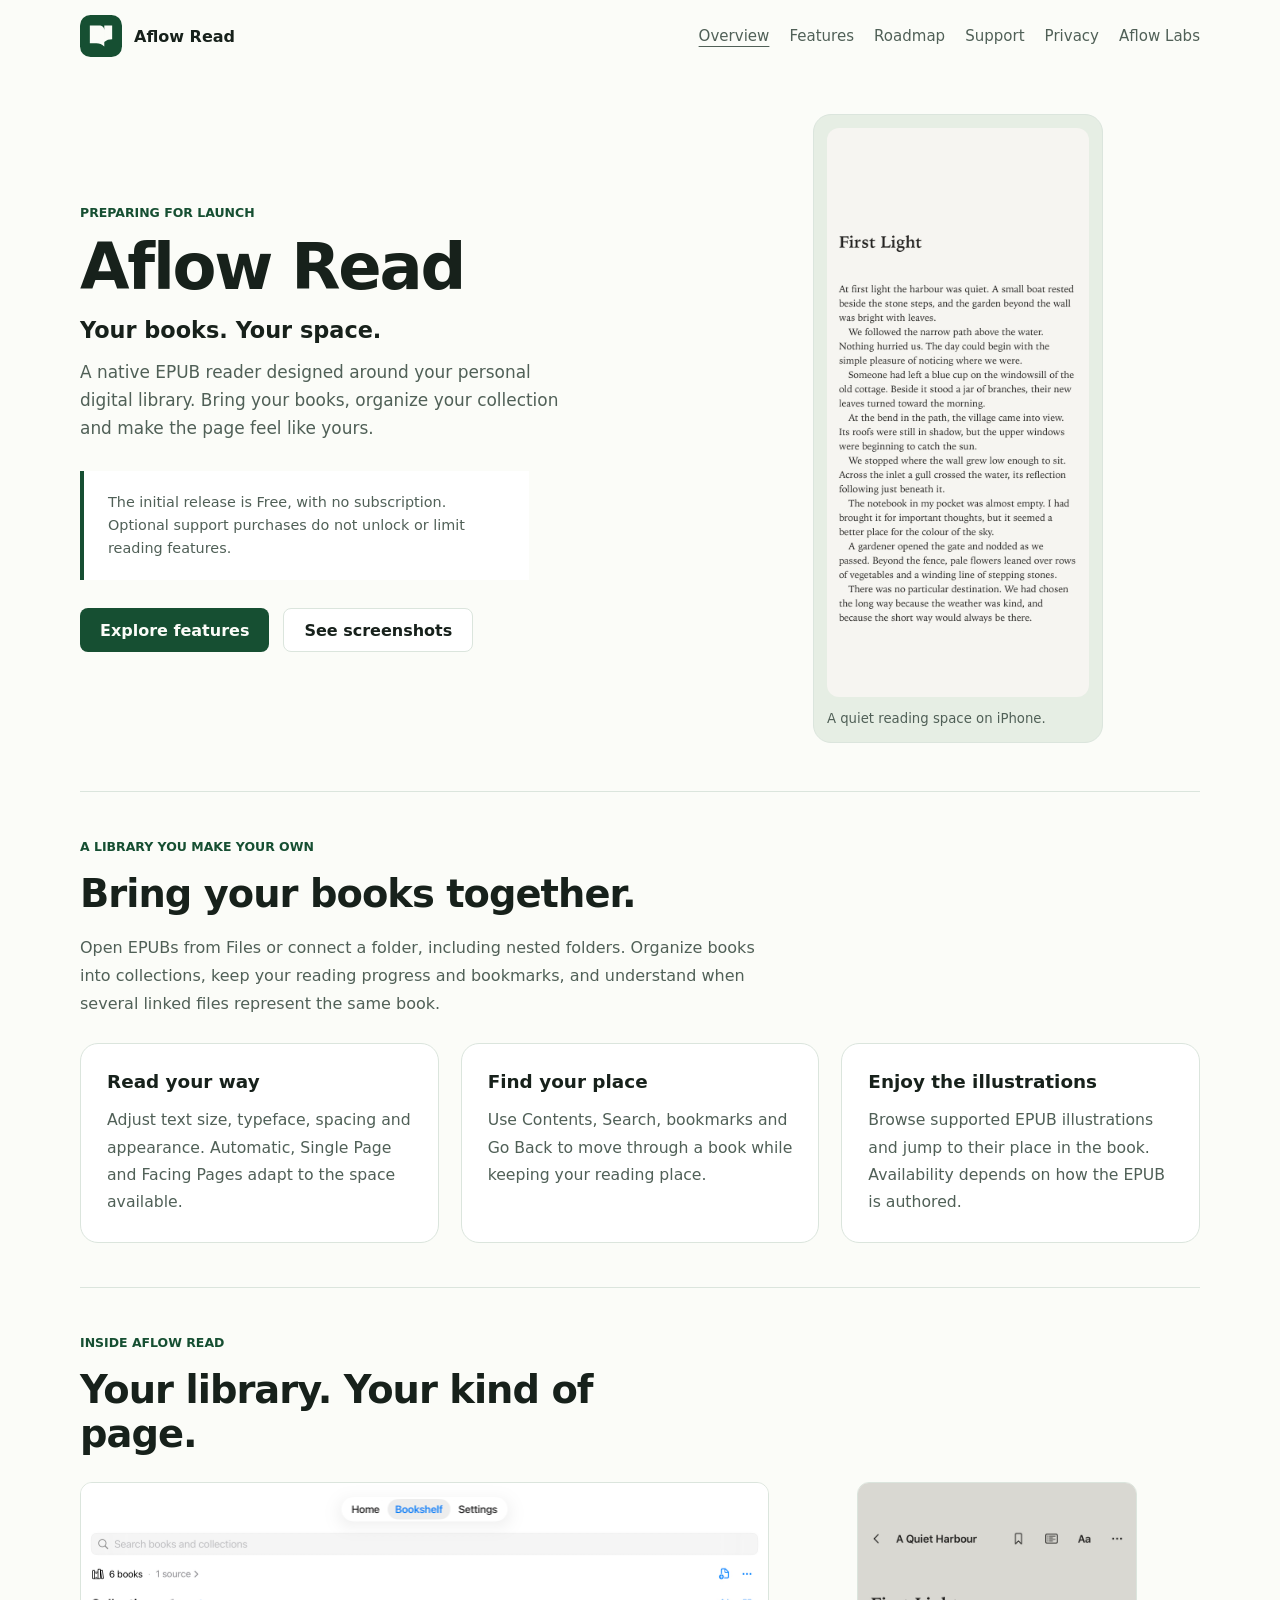
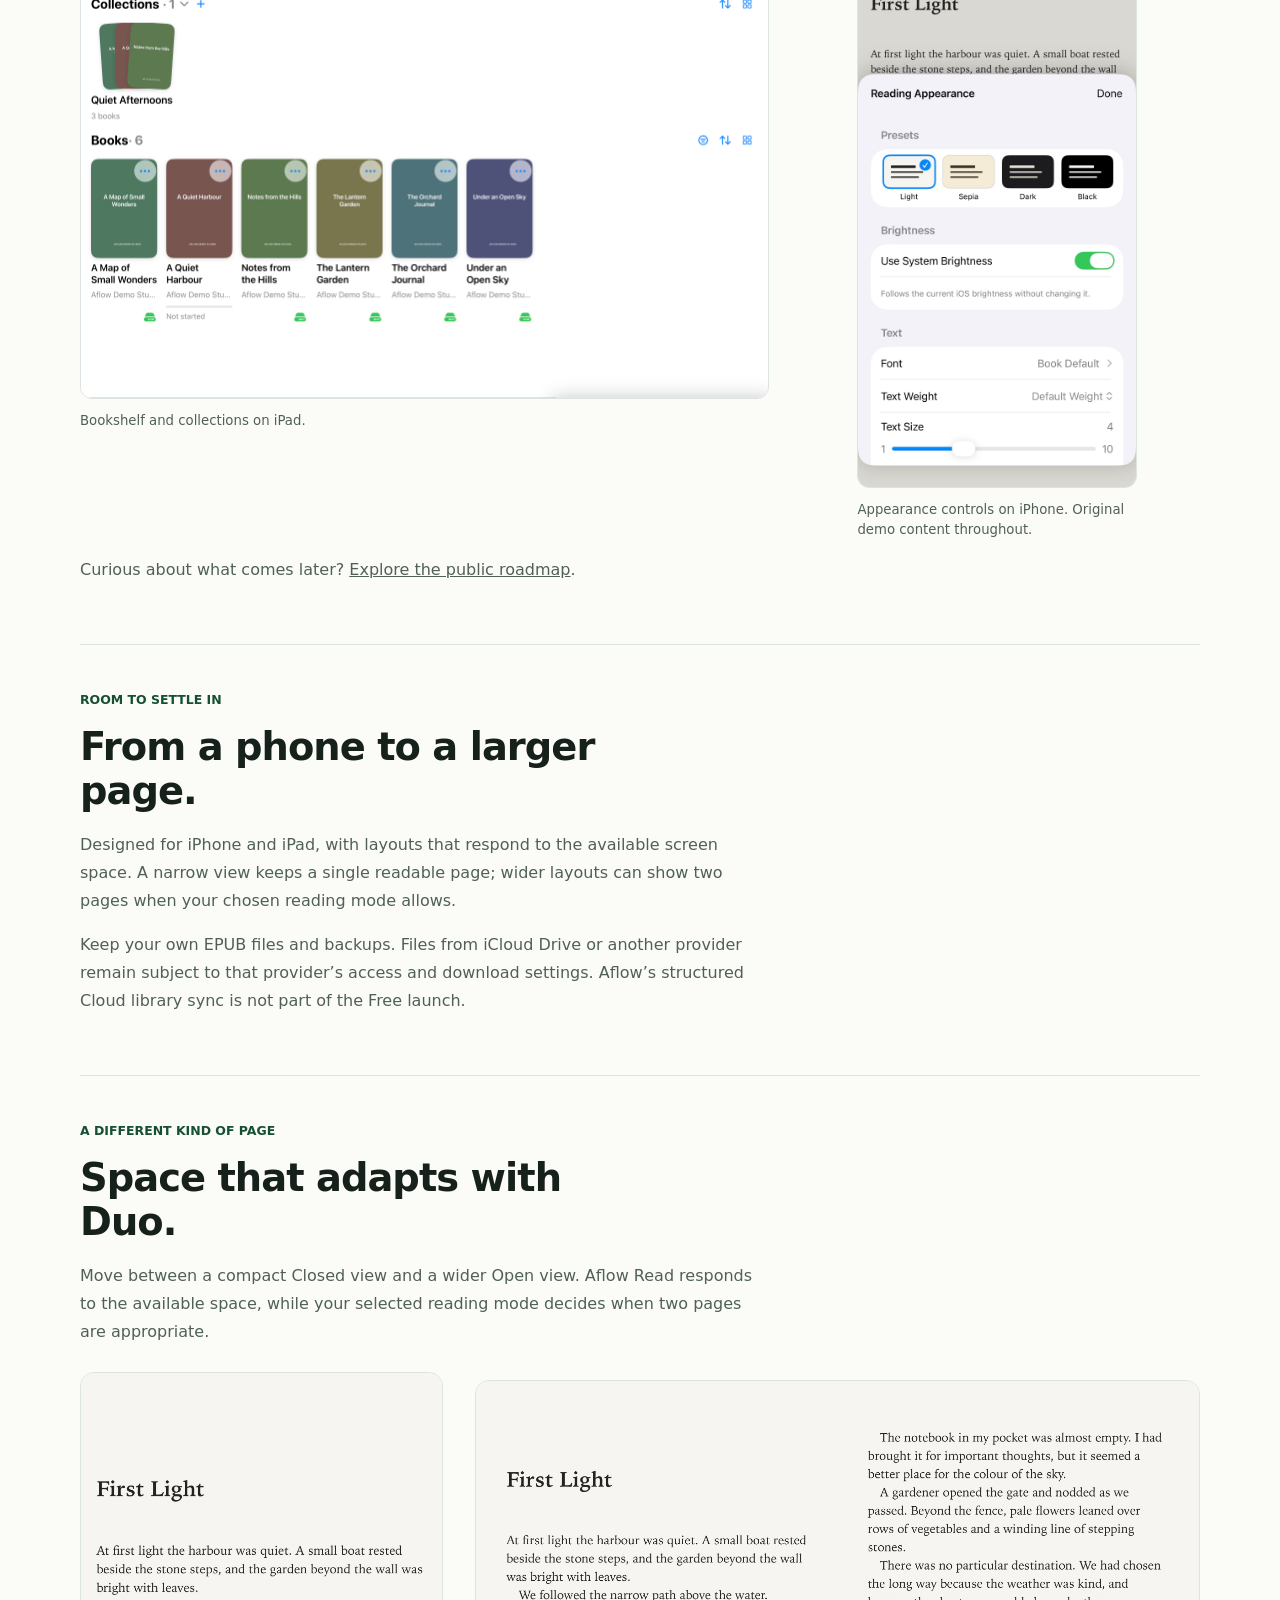
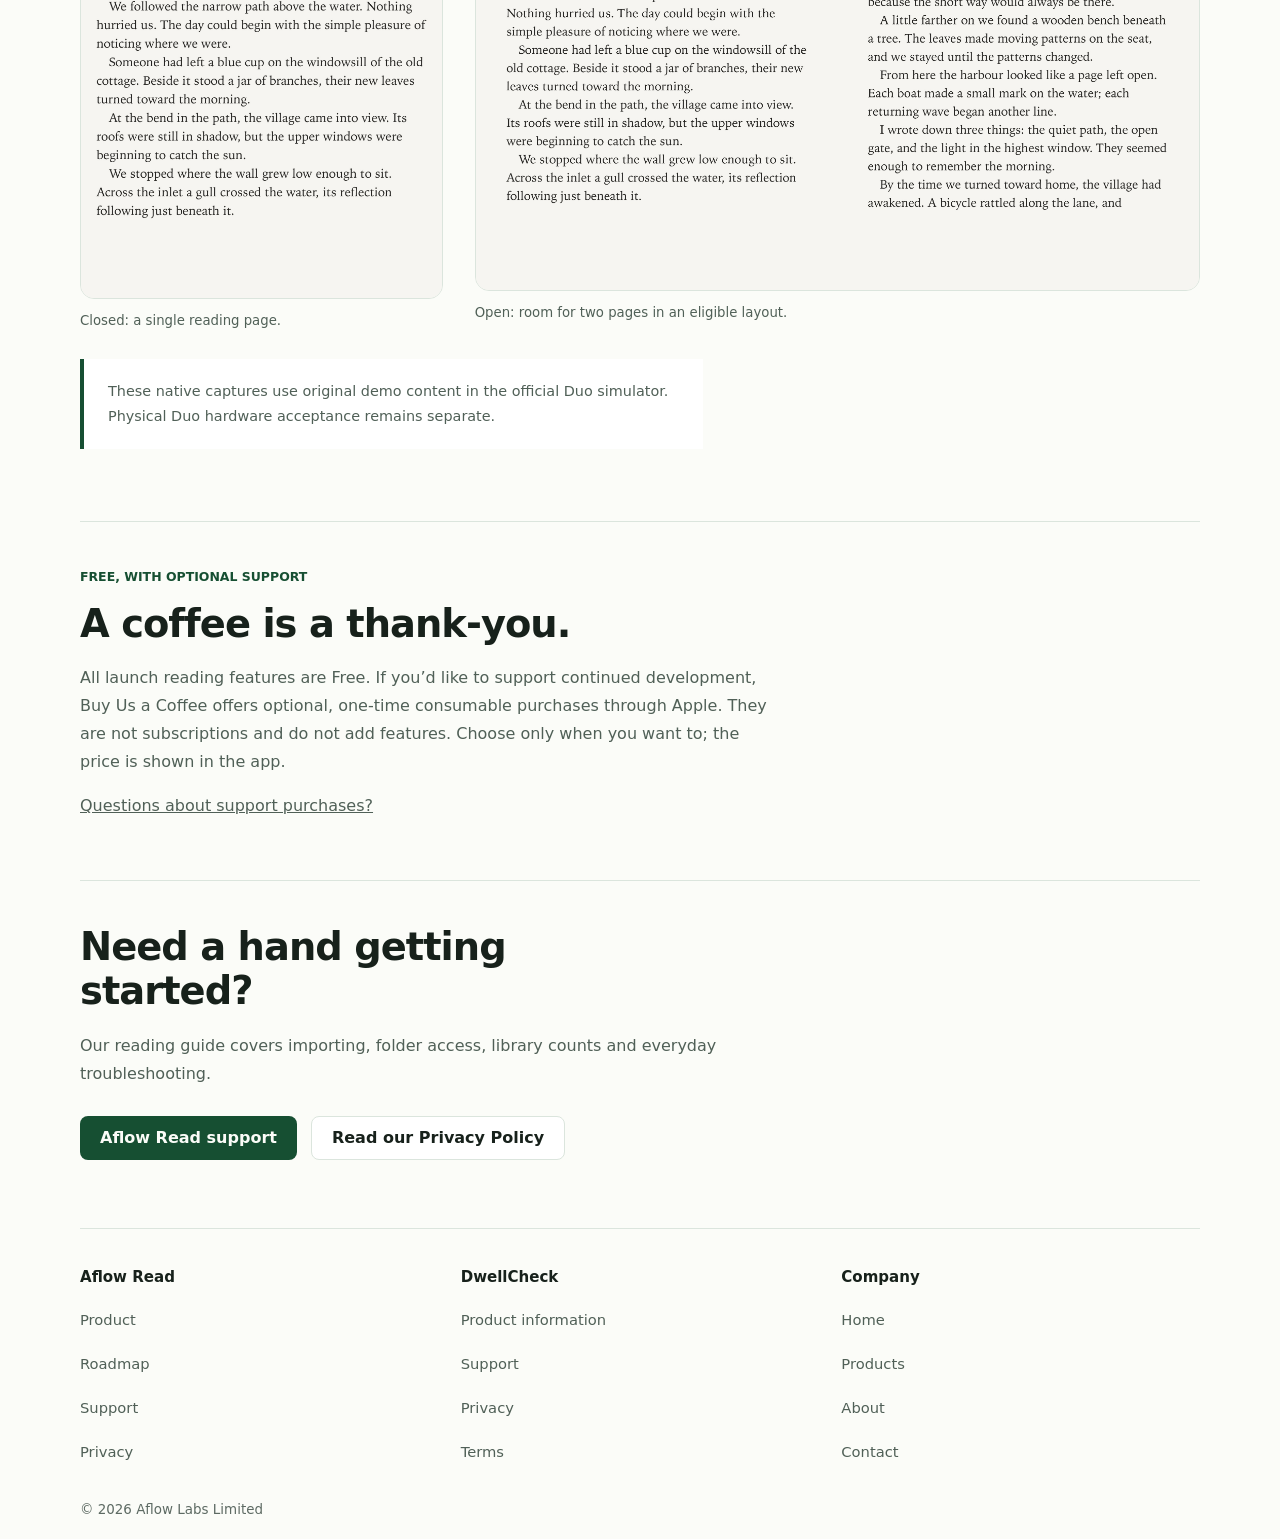
==== commit ca9fb78c: "Correct company hierarchy, mobile navigation and Aflow Read support" ====
--- a/aflow-read/index.html
+++ b/aflow-read/index.html
@@ -1,11 +1,11 @@
 <!doctype html>
-<html lang="en-NZ"><head><meta charset="utf-8"><meta name="viewport" content="width=device-width, initial-scale=1"><meta name="description" content="A personal EPUB reader for iPhone and iPad. Organize your own library, make reading your own, and enjoy a Free launch with optional support."><link rel="canonical" href="https://aflowlabs.com/aflow-read/"><title>Aflow Read — Your books. Your space.</title><link rel="icon" href="/assets/aflow-read/mark.svg"><link rel="stylesheet" href="/styles.css"><link rel="stylesheet" href="/assets/aflow-read.css"></head>
-<body class="read-page"><a class="skip-link" href="#main">Skip to content</a><header class="site-header"><a class="read-brand" href="/aflow-read/" aria-label="Aflow Read home"><img src="/assets/aflow-read/mark.svg" alt="" width="42" height="42">Aflow Read</a><nav class="site-nav" aria-label="Main navigation"><a href="/aflow-read/">Aflow Read</a><a href="/aflow-read/roadmap/">Roadmap</a><a href="/support/aflow-read/">Support</a><a href="/legal/aflow-read/privacy/">Privacy</a><a href="/">Aflow Labs</a></nav></header>
+<html lang="en-NZ"><head><meta charset="utf-8"><meta name="viewport" content="width=device-width, initial-scale=1"><meta name="description" content="A personal EPUB reader for iPhone and iPad. Organize your own library, make reading your own, and enjoy a Free launch with optional support."><link rel="canonical" href="https://aflowlabs.com/aflow-read/"><title>Aflow Read — Your books. Your space.</title><link rel="icon" href="/assets/aflow-read/mark.svg"><link rel="stylesheet" href="/styles.css"><link rel="stylesheet" href="/assets/aflow-read.css"><link rel="stylesheet" href="/assets/site-layout.css"><script src="/assets/navigation.js" defer></script></head>
+<body class="read-page"><a class="skip-link" href="#main">Skip to content</a><!-- shared-shell-header --><header class="site-header shell-header"><a class="read-brand" href="/aflow-read/" aria-label="Aflow Read home"><img src="/assets/aflow-read/mark.svg" alt="" width="42" height="42">Aflow Read</a><nav class="site-nav desktop-nav" aria-label="Aflow Read navigation"><a href="/aflow-read/" aria-label="Overview" aria-current="page">Overview</a><a href="/aflow-read/#features" aria-label="Features">Features</a><a href="/aflow-read/roadmap/" aria-label="Roadmap">Roadmap</a><a href="/support/aflow-read/" aria-label="Support">Support</a><a href="/legal/aflow-read/privacy/" aria-label="Privacy">Privacy</a><a href="/" aria-label="Aflow Labs">Aflow Labs</a></nav><details class="shell-mobile-menu"><summary aria-label="Aflow Read menu"><svg aria-hidden="true" width="18" height="18" viewBox="0 0 18 18"><path d="M2 4h14M2 9h14M2 14h14" fill="none" stroke="currentColor" stroke-width="1.5" stroke-linecap="round"/></svg>Menu</summary><nav class="mobile-panel" aria-label="Aflow Read navigation"><a href="/aflow-read/" aria-label="Overview" aria-current="page">Overview</a><a href="/aflow-read/#features" aria-label="Features">Features</a><a href="/aflow-read/roadmap/" aria-label="Roadmap">Roadmap</a><a href="/support/aflow-read/" aria-label="Support">Support</a><a href="/legal/aflow-read/privacy/" aria-label="Privacy">Privacy</a><a href="/" aria-label="Aflow Labs">Aflow Labs</a></nav></details></header><!-- /shared-shell-header -->
 <main id="main" class="read-shell">
-<section class="read-hero"><div><p class="eyebrow">Aflow Read · Preparing for launch</p><h1>Your books.<br>Your space.</h1><p class="read-lede">A quiet place for your EPUBs. Bring the books you love, organize a personal library, and settle into a reading experience that feels like yours.</p><p>Free to read. No subscription. Optional support never unlocks or limits reading features.</p><div class="read-actions"><a class="button primary" href="/support/aflow-read/">Explore the reading guide</a><a class="button secondary" href="#library">Meet your library</a></div></div><figure class="read-portrait"><img src="/assets/aflow-read/reader-portrait.jpeg" width="2064" height="2752" alt="Aflow Read showing First Light, an original demo chapter, on a 13-inch iPad"><figcaption>A little room to read. Original demo content on iPad.</figcaption></figure></section>
-<section class="read-section" id="library"><p class="eyebrow">A library you make your own</p><h2>Bring your books together.</h2><p>Open EPUBs from Files or connect a folder, including nested folders. Organize books into collections, keep your reading progress and bookmarks, and understand when several linked files represent the same book.</p><figure class="read-landscape"><img src="/assets/aflow-read/bookshelf-landscape.jpeg" width="2752" height="2064" loading="lazy" alt="An iPad Bookshelf with six original demo book covers and the Quiet Afternoons collection"><figcaption>Bookshelf and collections. All books shown are original demo material.</figcaption></figure><div class="read-features"><article class="read-feature"><h3>Read your way</h3><p>Adjust text size, typeface, spacing and appearance. Automatic, Single Page and Facing Pages adapt to the space available.</p></article><article class="read-feature"><h3>Find your place</h3><p>Use Contents, Search, bookmarks and Go Back to move through a book while keeping your reading place.</p></article><article class="read-feature"><h3>Enjoy the illustrations</h3><p>Browse supported EPUB illustrations and jump to their place in the book. Availability depends on how the EPUB is authored.</p></article></div></section>
+<section class="read-hero"><div><p class="eyebrow">Preparing for launch</p><h1>Aflow Read</h1><p class="read-tagline">Your books. Your space.</p><p class="read-lede">A native EPUB reader designed around your personal digital library. Bring your books, organize your collection and make the page feel like yours.</p><p class="read-note">The initial release is Free, with no subscription. Optional support purchases do not unlock or limit reading features.</p><div class="read-actions"><a class="button primary" href="#features">Explore features</a><a class="button secondary" href="#screenshots">See screenshots</a></div></div><figure class="read-portrait"><img src="/assets/aflow-read/iphone-reader.jpeg" width="1320" height="2868" alt="Aflow Read displaying the original First Light demo chapter on iPhone"><figcaption>A quiet reading space on iPhone.</figcaption></figure></section>
+<section class="read-section" id="features"><span id="library" class="anchor-alias"></span><p class="eyebrow">A library you make your own</p><h2>Bring your books together.</h2><p>Open EPUBs from Files or connect a folder, including nested folders. Organize books into collections, keep your reading progress and bookmarks, and understand when several linked files represent the same book.</p><div class="read-features"><article class="read-feature"><h3>Read your way</h3><p>Adjust text size, typeface, spacing and appearance. Automatic, Single Page and Facing Pages adapt to the space available.</p></article><article class="read-feature"><h3>Find your place</h3><p>Use Contents, Search, bookmarks and Go Back to move through a book while keeping your reading place.</p></article><article class="read-feature"><h3>Enjoy the illustrations</h3><p>Browse supported EPUB illustrations and jump to their place in the book. Availability depends on how the EPUB is authored.</p></article></div></section><section class="read-section" id="screenshots"><p class="eyebrow">Inside Aflow Read</p><h2>Your library. Your kind of page.</h2><div class="read-capture-grid"><figure><img src="/assets/aflow-read/bookshelf-landscape.jpeg" width="2752" height="2064" loading="lazy" alt="Aflow Read Bookshelf and collection on a 13-inch iPad, containing six original demo books"><figcaption>Bookshelf and collections on iPad.</figcaption></figure><figure><img src="/assets/aflow-read/iphone-appearance.jpeg" width="1320" height="2868" loading="lazy" alt="The real Reading Appearance sheet over the First Light demo chapter on iPhone"><figcaption>Appearance controls on iPhone. Original demo content throughout.</figcaption></figure></div><p>Curious about what comes later? <a href="/aflow-read/roadmap/">Explore the public roadmap</a>.</p></section>
 <section class="read-section"><p class="eyebrow">Room to settle in</p><h2>From a phone to a larger page.</h2><p>Designed for iPhone and iPad, with layouts that respond to the available screen space. A narrow view keeps a single readable page; wider layouts can show two pages when your chosen reading mode allows.</p><p>Keep your own EPUB files and backups. Files from iCloud Drive or another provider remain subject to that provider’s access and download settings. Aflow’s structured Cloud library sync is not part of the Free launch.</p></section>
 <section class="read-section" id="duo"><p class="eyebrow">A different kind of page</p><h2>Space that adapts with Duo.</h2><p>Move between a compact Closed view and a wider Open view. Aflow Read responds to the available space, while your selected reading mode decides when two pages are appropriate.</p><div class="read-duo-grid"><figure><img src="/assets/aflow-read/duo-closed-reader.jpeg" width="1398" height="2034" loading="lazy" alt="Original First Light demo chapter in the official Duo simulator’s Closed reading view"><figcaption>Closed: a single reading page.</figcaption></figure><figure><img src="/assets/aflow-read/duo-open-reader.jpeg" width="2853" height="2007" loading="lazy" alt="The same original demo chapter across two native columns in the official Duo simulator’s Open landscape view"><figcaption>Open: room for two pages in an eligible layout.</figcaption></figure></div><p class="read-note">These native captures use original demo content in the official Duo simulator. Physical Duo hardware acceptance remains separate.</p></section>
 <section class="read-section"><p class="eyebrow">Free, with optional support</p><h2>A coffee is a thank-you.</h2><p>All launch reading features are Free. If you’d like to support continued development, Buy Us a Coffee offers optional, one-time consumable purchases through Apple. They are not subscriptions and do not add features. Choose only when you want to; the price is shown in the app.</p><p><a href="/support/aflow-read/#purchases">Questions about support purchases?</a></p></section>
 <section class="read-section"><h2>Need a hand getting started?</h2><p>Our reading guide covers importing, folder access, library counts and everyday troubleshooting.</p><div class="read-actions"><a class="button primary" href="/support/aflow-read/">Aflow Read support</a><a class="button secondary" href="/legal/aflow-read/privacy/">Read our Privacy Policy</a></div></section></main>
-<footer class="site-footer"><p>© 2026 Aflow Labs Limited</p><div><a href="/support/aflow-read/">Aflow Read support</a><a href="/legal/aflow-read/privacy/">Privacy Policy</a><a href="mailto:help@aflowlabs.com">Contact</a></div></footer></body></html>
+<!-- shared-shell-footer --><footer class="site-footer grouped-footer"><div class="footer-columns"><section class="footer-group" aria-label="Aflow Read links"><h2>Aflow Read</h2><a href="/aflow-read/">Product</a><a href="/aflow-read/roadmap/">Roadmap</a><a href="/support/aflow-read/">Support</a><a href="/legal/aflow-read/privacy/">Privacy</a></section><section class="footer-group" aria-label="DwellCheck links"><h2>DwellCheck</h2><a href="/#dwellcheck">Product information</a><a href="/support/">Support</a><a href="/privacy/">Privacy</a><a href="/terms/">Terms</a></section><section class="footer-group" aria-label="Company links"><h2>Company</h2><a href="/">Home</a><a href="/#products">Products</a><a href="/#about">About</a><a href="/#contact">Contact</a></section></div><p class="copyright">© 2026 Aflow Labs Limited</p></footer><!-- /shared-shell-footer --></body></html>
--- a/assets/site-layout.css
+++ b/assets/site-layout.css
@@ -0,0 +1,9 @@
+/* Shared shell and company/product hierarchy. Existing policy text is unchanged. */
+:root{color-scheme:light dark;--shell-card:#fff}body{padding-left:env(safe-area-inset-left);padding-right:env(safe-area-inset-right)}a:focus-visible,summary:focus-visible{outline:3px solid #ad6909;outline-offset:4px;border-radius:4px}.shell-header{position:relative;min-height:72px;display:flex;flex-direction:row;align-items:center;justify-content:space-between;gap:20px;padding-block:12px}.shell-header .brand,.shell-header .read-brand{min-height:44px;flex-shrink:0}.shell-header .desktop-nav{display:flex;flex-wrap:nowrap;gap:20px;width:auto}.shell-header .site-nav a{min-height:44px;display:inline-flex;align-items:center;white-space:nowrap;padding:8px 0}.shell-header a[aria-current=page]{text-decoration:underline;text-underline-offset:5px}.shell-mobile-menu{display:none}.mobile-panel{position:absolute;right:0;top:calc(100% + 4px);z-index:20;display:flex;flex-direction:column;min-width:220px;width:min(280px,calc(100vw - 32px));max-height:calc(100svh - 90px);overflow-y:auto;padding:10px;background:var(--shell-card);border:1px solid var(--line);border-radius:14px;box-shadow:0 14px 36px #17211b20}.mobile-panel a{display:flex;align-items:center;min-height:46px;padding:10px 14px;text-decoration:none;border-radius:8px;color:var(--ink)}.mobile-panel a:hover{background:var(--soft)}.site-footer.grouped-footer{display:block;padding:38px 0 22px;margin-top:24px}.grouped-footer .footer-columns{display:grid;grid-template-columns:repeat(3,minmax(0,1fr));gap:36px;align-items:start}.footer-group{display:flex;flex-direction:column;align-items:flex-start}.footer-group h2{font-size:.94rem;line-height:1.4;letter-spacing:0;margin:0 0 10px;color:var(--ink)}.footer-group a{min-height:44px;display:inline-flex;align-items:center;padding:8px 0;color:var(--muted);text-decoration:none}.grouped-footer .copyright{font-size:.84rem;margin:28px 0 0;color:var(--muted)}.company-page{background:var(--paper)}.company-shell{width:min(1120px,calc(100% - 40px));margin:auto}.company-intro{padding:30px 0 28px;max-width:790px}.company-intro h1{max-width:760px;margin:0;font-size:clamp(1.9rem,4.1vw,3.05rem);line-height:1.12;letter-spacing:-.025em;text-align:left}.company-intro p{max-width:68ch;margin:15px 0 0;font-size:1.03rem;line-height:1.65;color:var(--muted)}.featured-read{padding:34px;background:var(--shell-card);border:1px solid var(--line);border-radius:22px;display:grid;grid-template-columns:minmax(0,1.1fr) minmax(0,1fr);gap:38px;align-items:center;scroll-margin-top:20px}.featured-read .eyebrow{margin:0 0 18px}.product-heading{display:flex;align-items:center;gap:12px}.product-heading img{width:42px;height:42px}.product-heading h2{font-size:clamp(1.9rem,3vw,2.65rem);line-height:1.15;letter-spacing:-.02em}.launch-status{display:inline-block;margin:16px 0 0;padding:7px 11px;background:var(--soft);border-radius:100px;color:var(--green-dark);font-size:.78rem;font-weight:650;line-height:1.4}.featured-read h3{font-size:1.45rem;line-height:1.25;margin:18px 0 10px;letter-spacing:-.02em}.featured-read p{line-height:1.65;color:var(--muted);margin:0}.featured-highlights{display:flex;flex-wrap:wrap;gap:7px 15px;padding:0;list-style:none;color:var(--muted);font-size:.85rem;line-height:1.55;margin:16px 0 0}.featured-highlights li::before{content:'· ';color:var(--green-dark)}.featured-read .read-actions{margin-top:22px}.featured-read figure{margin:0;min-width:0}.featured-read figure img{display:block;width:100%;height:auto;border:1px solid var(--line);border-radius:12px}.featured-read figcaption{font-size:.78rem;line-height:1.5;color:var(--muted);margin-top:10px}.company-page #dwellcheck{padding-top:52px;scroll-margin-top:20px}.company-page #dwellcheck .section-heading{text-align:left;margin:0;max-width:720px}.company-page #dwellcheck h2{font-size:2rem}.company-page #dwellcheck .product-showcase{box-shadow:none;padding:26px;border-radius:18px;margin-top:22px}.company-page #dwellcheck .product-grid{gap:14px}.company-page #dwellcheck .product-card{min-height:0;padding:23px;border-radius:16px}.company-about{margin-top:38px;padding:34px 0;border-top:1px solid var(--line);scroll-margin-top:20px}.company-about h2{font-size:1.7rem;line-height:1.2}.company-about p{max-width:70ch;color:var(--muted);line-height:1.7;margin:14px 0 0}.company-page .contact-section{margin-top:12px;padding:30px 0 42px;width:100%}.company-page .contact-section h2{font-size:1.45rem}.company-page .contact-link{min-height:44px;align-items:center;font-size:1.12rem}.product-links a,.legal-toc a{min-height:44px;display:inline-flex;align-items:center}.read-page .read-hero{gap:44px;padding:42px 0 48px}.read-page .read-hero h1{font-size:clamp(2.5rem,5vw,4.1rem);max-width:none}.read-hero .read-tagline{color:var(--read-ink);font-size:1.4rem;font-weight:600;line-height:1.35;margin:14px 0}.read-hero .read-lede{font-size:1.06rem;margin-top:0;max-width:46ch}.read-hero .read-note{max-width:49ch;line-height:1.6}.read-hero .read-actions{margin-top:22px}.read-page .read-portrait{max-width:290px;padding:13px;border:1px solid var(--read-line);border-radius:18px}.read-page .read-section{padding:44px 0}.read-page .read-section h2{max-width:22ch}.read-page .read-features{margin-top:25px}.read-capture-grid{display:grid;grid-template-columns:minmax(0,1.7fr) minmax(0,1fr);gap:26px;align-items:start;margin-top:26px}.read-capture-grid figure{margin:0}.read-capture-grid img{display:block;width:100%;height:auto;border-radius:12px;border:1px solid var(--read-line)}.read-capture-grid figure:last-child{width:min(100%,280px);justify-self:center}.read-page .read-duo-grid{margin-top:26px}.read-page .read-section .read-note{font-size:.9rem}.read-page .site-footer h2{color:var(--read-ink)}.read-page .grouped-footer a{color:var(--read-muted)}.skip-link{position:absolute;left:20px;top:-100px;z-index:100;background:#164f32;color:#fff;padding:12px 20px}.skip-link:focus{top:8px}.anchor-alias{display:block;scroll-margin-top:20px}
+@media(max-width:900px){.shell-header{min-height:64px;padding-block:10px;flex-direction:row;align-items:center;gap:14px}.shell-header .desktop-nav{display:none}.shell-mobile-menu{display:block}.shell-mobile-menu>summary{display:flex;align-items:center;justify-content:center;gap:9px;list-style:none;cursor:pointer;min-width:82px;min-height:44px;padding:9px 13px;border:1px solid var(--line);border-radius:10px;background:var(--shell-card);color:var(--ink);font-size:.94rem;font-weight:600}.shell-mobile-menu>summary::-webkit-details-marker{display:none}.featured-read{gap:26px;grid-template-columns:1fr}.featured-read figure{max-width:650px;width:100%;justify-self:center}.company-intro{padding:24px 0}.company-page #dwellcheck .product-showcase{grid-template-columns:72px minmax(0,1fr);text-align:left;justify-items:start;gap:20px}.company-page #dwellcheck .product-showcase img{width:72px}.company-page #dwellcheck .product-grid{grid-template-columns:1fr}.read-page .read-hero{padding:28px 0 34px;grid-template-columns:1fr;gap:28px}.read-page .read-portrait{max-width:270px}.read-page .read-hero h1{font-size:2.7rem}.grouped-footer .footer-columns{gap:22px}}
+@media(max-width:520px){.company-shell,.shell-header,.site-footer.grouped-footer{width:calc(100% - 32px)}.company-intro h1{font-size:clamp(1.8rem,7.7vw,2.15rem)}.company-intro p{font-size:.97rem;line-height:1.6}.featured-read{padding:22px;border-radius:18px;gap:24px}.featured-read .eyebrow{margin-bottom:14px}.product-heading h2{font-size:1.95rem}.featured-read h3{font-size:1.25rem;margin-top:16px}.featured-read p{font-size:.96rem}.featured-highlights{font-size:.8rem;gap:5px 12px}.featured-read .read-actions{gap:10px;margin-top:18px}.featured-read .button{width:100%;font-size:.94rem}.company-page #dwellcheck .product-showcase{grid-template-columns:1fr;gap:18px}.company-page #dwellcheck h2{font-size:1.8rem}.company-page #dwellcheck .product-showcase h3{font-size:1.4rem}.grouped-footer .footer-columns{grid-template-columns:repeat(2,minmax(0,1fr));gap:28px 18px}.footer-group:last-child{grid-column:1/-1}.read-page .read-section{padding:34px 0}.read-page .read-section h2{font-size:1.9rem}.read-capture-grid{grid-template-columns:1fr;gap:26px}.read-capture-grid figure:last-child{max-width:260px}.read-page .read-hero h1{font-size:2.5rem}.read-hero .read-tagline{font-size:1.22rem}.read-page .read-lede{font-size:1rem}.read-page .read-section p{line-height:1.65}.read-page .read-features{gap:14px}.read-page .read-feature{padding:23px}}
+@media(prefers-color-scheme:dark){:root{--ink:#f2f5ee;--muted:#c2cec4;--line:#3b4b3f;--paper:#151d18;--soft:#26352b;--green:#bbdfc0;--green-dark:#bbdfc0;--white:#1e2922;--shell-card:#1e2922}body:not(.read-page){background:var(--paper)}.product-showcase,.legal-hero,.legal-toc{background:var(--soft)}.legal-note{background:#333025}.company-page .button.primary{color:#17211b}.company-page .button.secondary{background:var(--shell-card);color:var(--ink)}}
+@media(prefers-reduced-motion:reduce){html{scroll-behavior:auto}}
+
+/* Task-based support uses native disclosures; legal policy text remains prose. */
+.support-document section{scroll-margin-top:24px;margin-block:32px}.support-document h2{margin-top:0}.support-topics{display:flex;flex-wrap:wrap;gap:6px 20px;padding:14px 0 20px;border-bottom:1px solid var(--read-line)}.support-topics a{min-height:44px;display:inline-flex;align-items:center}.support-answer{border-bottom:1px solid var(--read-line);padding:0}.support-answer>summary{cursor:pointer;padding:18px 22px 18px 0;min-height:56px;font-weight:650;line-height:1.55}.support-answer>div{padding:0 0 12px}.support-answer p{margin:0 0 16px}.support-answer li{margin-block:9px}.support-answer ul,.support-answer ol{padding-left:24px}.support-answer[open]>summary{color:var(--read-ink)}
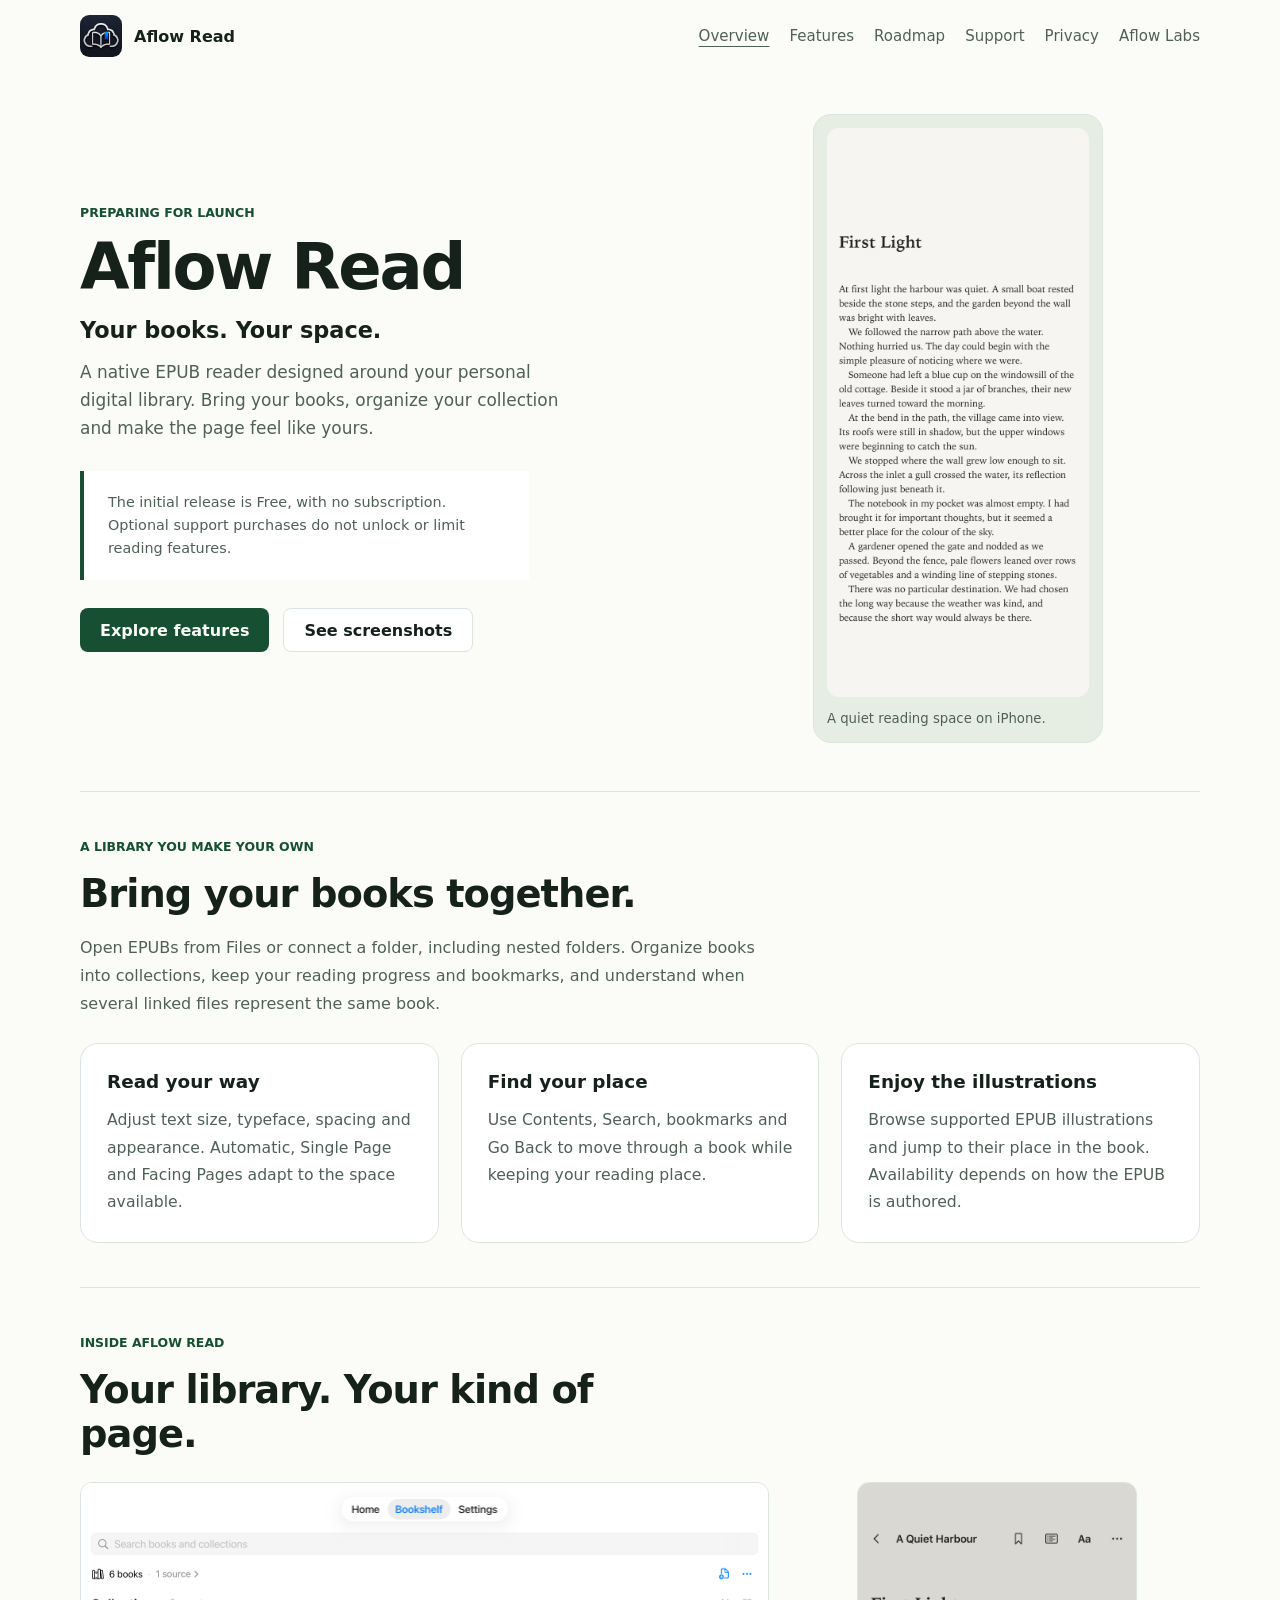
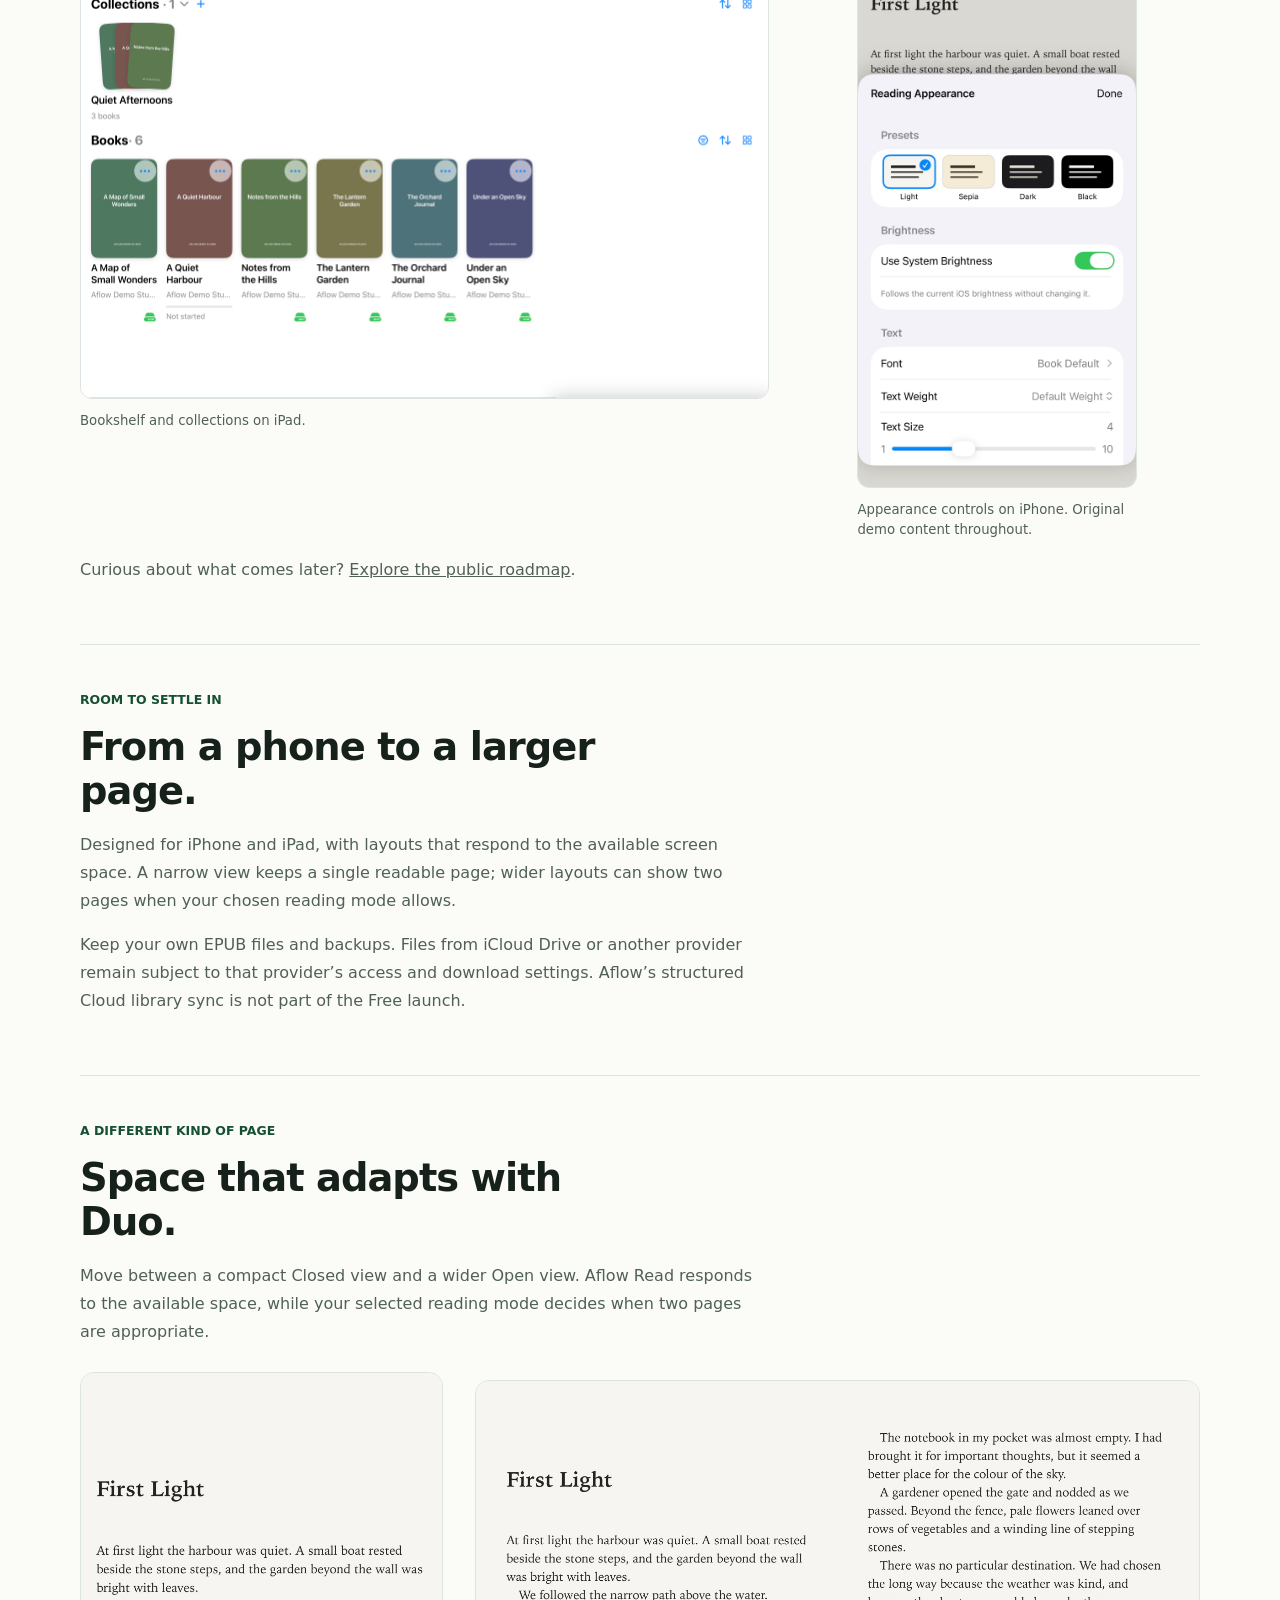
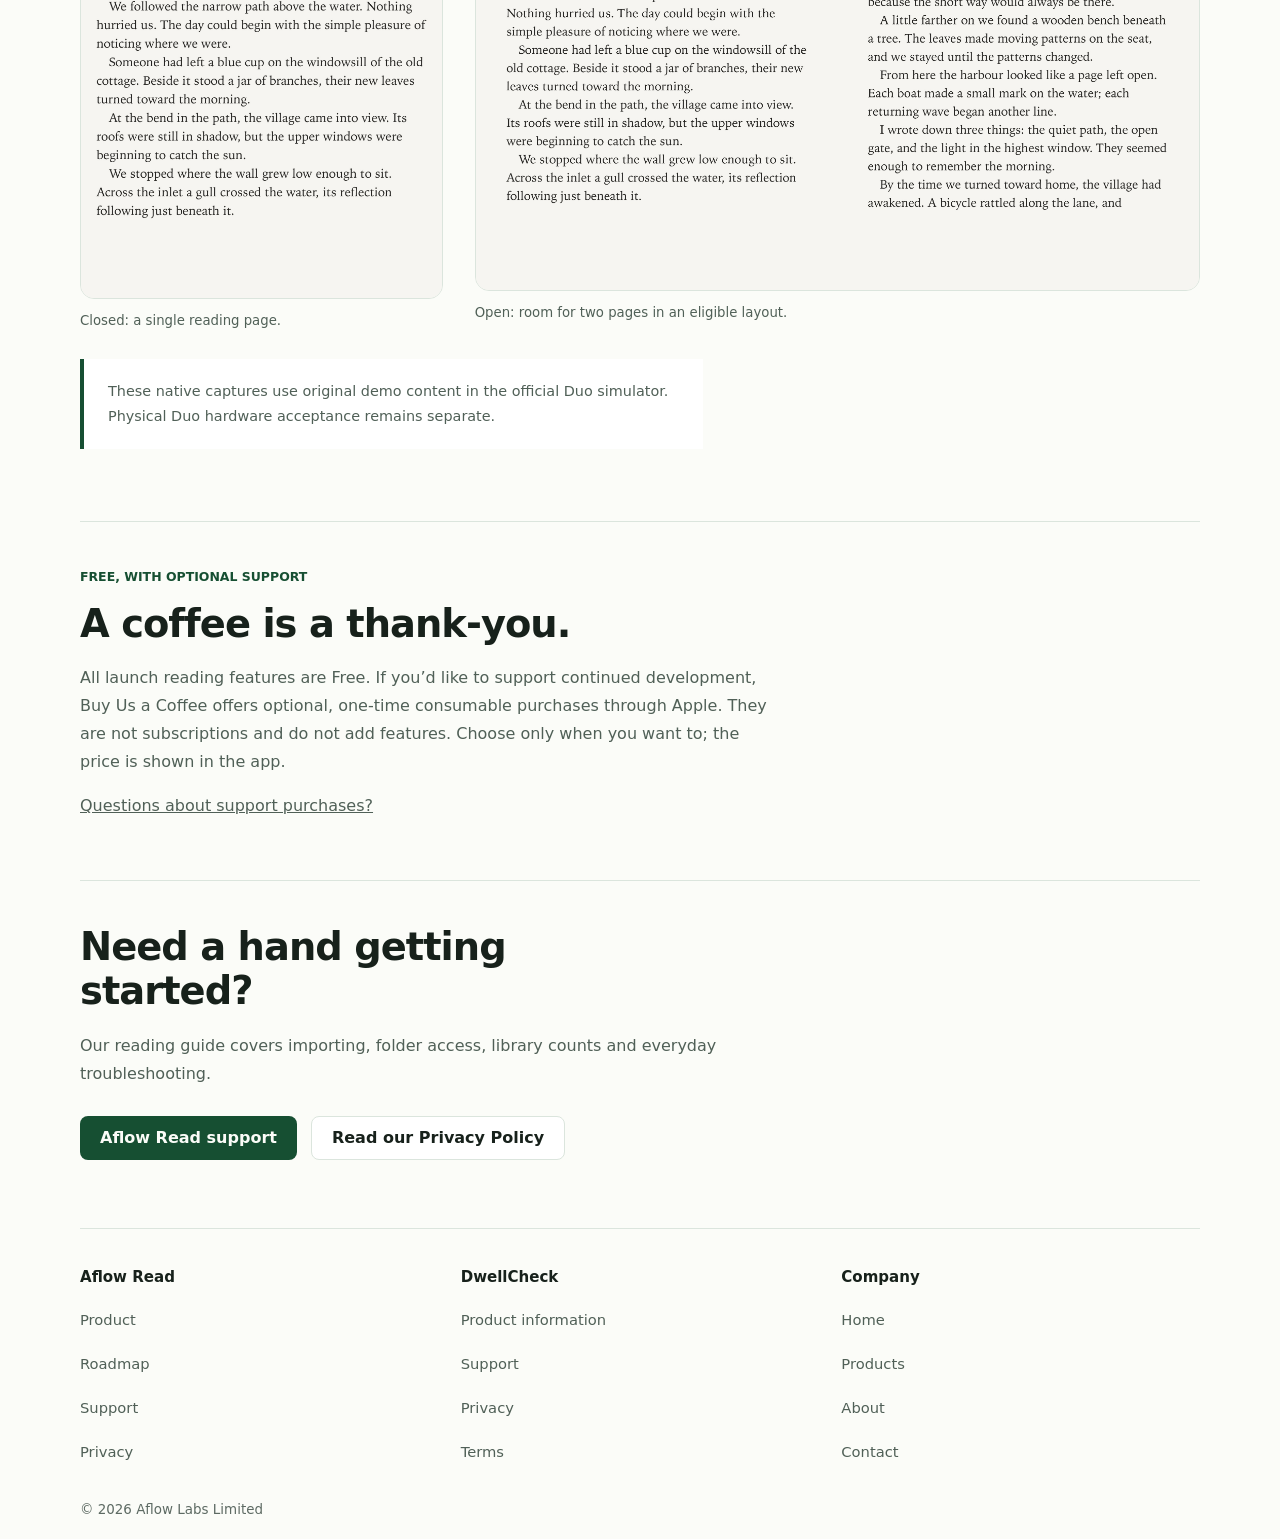
==== commit 168720df: "Use the accepted Aflow Read app icon across the website" ====
--- a/aflow-read/index.html
+++ b/aflow-read/index.html
@@ -1,6 +1,6 @@
 <!doctype html>
-<html lang="en-NZ"><head><meta charset="utf-8"><meta name="viewport" content="width=device-width, initial-scale=1"><meta name="description" content="A personal EPUB reader for iPhone and iPad. Organize your own library, make reading your own, and enjoy a Free launch with optional support."><link rel="canonical" href="https://aflowlabs.com/aflow-read/"><title>Aflow Read — Your books. Your space.</title><link rel="icon" href="/assets/aflow-read/mark.svg"><link rel="stylesheet" href="/styles.css"><link rel="stylesheet" href="/assets/aflow-read.css"><link rel="stylesheet" href="/assets/site-layout.css"><script src="/assets/navigation.js" defer></script></head>
-<body class="read-page"><a class="skip-link" href="#main">Skip to content</a><!-- shared-shell-header --><header class="site-header shell-header"><a class="read-brand" href="/aflow-read/" aria-label="Aflow Read home"><img src="/assets/aflow-read/mark.svg" alt="" width="42" height="42">Aflow Read</a><nav class="site-nav desktop-nav" aria-label="Aflow Read navigation"><a href="/aflow-read/" aria-label="Overview" aria-current="page">Overview</a><a href="/aflow-read/#features" aria-label="Features">Features</a><a href="/aflow-read/roadmap/" aria-label="Roadmap">Roadmap</a><a href="/support/aflow-read/" aria-label="Support">Support</a><a href="/legal/aflow-read/privacy/" aria-label="Privacy">Privacy</a><a href="/" aria-label="Aflow Labs">Aflow Labs</a></nav><details class="shell-mobile-menu"><summary aria-label="Aflow Read menu"><svg aria-hidden="true" width="18" height="18" viewBox="0 0 18 18"><path d="M2 4h14M2 9h14M2 14h14" fill="none" stroke="currentColor" stroke-width="1.5" stroke-linecap="round"/></svg>Menu</summary><nav class="mobile-panel" aria-label="Aflow Read navigation"><a href="/aflow-read/" aria-label="Overview" aria-current="page">Overview</a><a href="/aflow-read/#features" aria-label="Features">Features</a><a href="/aflow-read/roadmap/" aria-label="Roadmap">Roadmap</a><a href="/support/aflow-read/" aria-label="Support">Support</a><a href="/legal/aflow-read/privacy/" aria-label="Privacy">Privacy</a><a href="/" aria-label="Aflow Labs">Aflow Labs</a></nav></details></header><!-- /shared-shell-header -->
+<html lang="en-NZ"><head><meta charset="utf-8"><meta name="viewport" content="width=device-width, initial-scale=1"><meta name="description" content="A personal EPUB reader for iPhone and iPad. Organize your own library, make reading your own, and enjoy a Free launch with optional support."><link rel="canonical" href="https://aflowlabs.com/aflow-read/"><title>Aflow Read — Your books. Your space.</title><link rel="icon" href="/assets/aflow-read/app-icon.png"><link rel="stylesheet" href="/styles.css"><link rel="stylesheet" href="/assets/aflow-read.css"><link rel="stylesheet" href="/assets/site-layout.css"><script src="/assets/navigation.js" defer></script></head>
+<body class="read-page"><a class="skip-link" href="#main">Skip to content</a><!-- shared-shell-header --><header class="site-header shell-header"><a class="read-brand" href="/aflow-read/" aria-label="Aflow Read home"><img src="/assets/aflow-read/app-icon.png" alt="" width="42" height="42">Aflow Read</a><nav class="site-nav desktop-nav" aria-label="Aflow Read navigation"><a href="/aflow-read/" aria-label="Overview" aria-current="page">Overview</a><a href="/aflow-read/#features" aria-label="Features">Features</a><a href="/aflow-read/roadmap/" aria-label="Roadmap">Roadmap</a><a href="/support/aflow-read/" aria-label="Support">Support</a><a href="/legal/aflow-read/privacy/" aria-label="Privacy">Privacy</a><a href="/" aria-label="Aflow Labs">Aflow Labs</a></nav><details class="shell-mobile-menu"><summary aria-label="Aflow Read menu"><svg aria-hidden="true" width="18" height="18" viewBox="0 0 18 18"><path d="M2 4h14M2 9h14M2 14h14" fill="none" stroke="currentColor" stroke-width="1.5" stroke-linecap="round"/></svg>Menu</summary><nav class="mobile-panel" aria-label="Aflow Read navigation"><a href="/aflow-read/" aria-label="Overview" aria-current="page">Overview</a><a href="/aflow-read/#features" aria-label="Features">Features</a><a href="/aflow-read/roadmap/" aria-label="Roadmap">Roadmap</a><a href="/support/aflow-read/" aria-label="Support">Support</a><a href="/legal/aflow-read/privacy/" aria-label="Privacy">Privacy</a><a href="/" aria-label="Aflow Labs">Aflow Labs</a></nav></details></header><!-- /shared-shell-header -->
 <main id="main" class="read-shell">
 <section class="read-hero"><div><p class="eyebrow">Preparing for launch</p><h1>Aflow Read</h1><p class="read-tagline">Your books. Your space.</p><p class="read-lede">A native EPUB reader designed around your personal digital library. Bring your books, organize your collection and make the page feel like yours.</p><p class="read-note">The initial release is Free, with no subscription. Optional support purchases do not unlock or limit reading features.</p><div class="read-actions"><a class="button primary" href="#features">Explore features</a><a class="button secondary" href="#screenshots">See screenshots</a></div></div><figure class="read-portrait"><img src="/assets/aflow-read/iphone-reader.jpeg" width="1320" height="2868" alt="Aflow Read displaying the original First Light demo chapter on iPhone"><figcaption>A quiet reading space on iPhone.</figcaption></figure></section>
 <section class="read-section" id="features"><span id="library" class="anchor-alias"></span><p class="eyebrow">A library you make your own</p><h2>Bring your books together.</h2><p>Open EPUBs from Files or connect a folder, including nested folders. Organize books into collections, keep your reading progress and bookmarks, and understand when several linked files represent the same book.</p><div class="read-features"><article class="read-feature"><h3>Read your way</h3><p>Adjust text size, typeface, spacing and appearance. Automatic, Single Page and Facing Pages adapt to the space available.</p></article><article class="read-feature"><h3>Find your place</h3><p>Use Contents, Search, bookmarks and Go Back to move through a book while keeping your reading place.</p></article><article class="read-feature"><h3>Enjoy the illustrations</h3><p>Browse supported EPUB illustrations and jump to their place in the book. Availability depends on how the EPUB is authored.</p></article></div></section><section class="read-section" id="screenshots"><p class="eyebrow">Inside Aflow Read</p><h2>Your library. Your kind of page.</h2><div class="read-capture-grid"><figure><img src="/assets/aflow-read/bookshelf-landscape.jpeg" width="2752" height="2064" loading="lazy" alt="Aflow Read Bookshelf and collection on a 13-inch iPad, containing six original demo books"><figcaption>Bookshelf and collections on iPad.</figcaption></figure><figure><img src="/assets/aflow-read/iphone-appearance.jpeg" width="1320" height="2868" loading="lazy" alt="The real Reading Appearance sheet over the First Light demo chapter on iPhone"><figcaption>Appearance controls on iPhone. Original demo content throughout.</figcaption></figure></div><p>Curious about what comes later? <a href="/aflow-read/roadmap/">Explore the public roadmap</a>.</p></section>
--- a/assets/site-layout.css
+++ b/assets/site-layout.css
@@ -7,3 +7,6 @@
 
 /* Task-based support uses native disclosures; legal policy text remains prose. */
 .support-document section{scroll-margin-top:24px;margin-block:32px}.support-document h2{margin-top:0}.support-topics{display:flex;flex-wrap:wrap;gap:6px 20px;padding:14px 0 20px;border-bottom:1px solid var(--read-line)}.support-topics a{min-height:44px;display:inline-flex;align-items:center}.support-answer{border-bottom:1px solid var(--read-line);padding:0}.support-answer>summary{cursor:pointer;padding:18px 22px 18px 0;min-height:56px;font-weight:650;line-height:1.55}.support-answer>div{padding:0 0 12px}.support-answer p{margin:0 0 16px}.support-answer li{margin-block:9px}.support-answer ul,.support-answer ol{padding-left:24px}.support-answer[open]>summary{color:var(--read-ink)}
+
+/* Display the unchanged accepted app icon with platform-like rounded corners. */
+.read-brand img,.product-heading img{border-radius:22%;object-fit:contain}
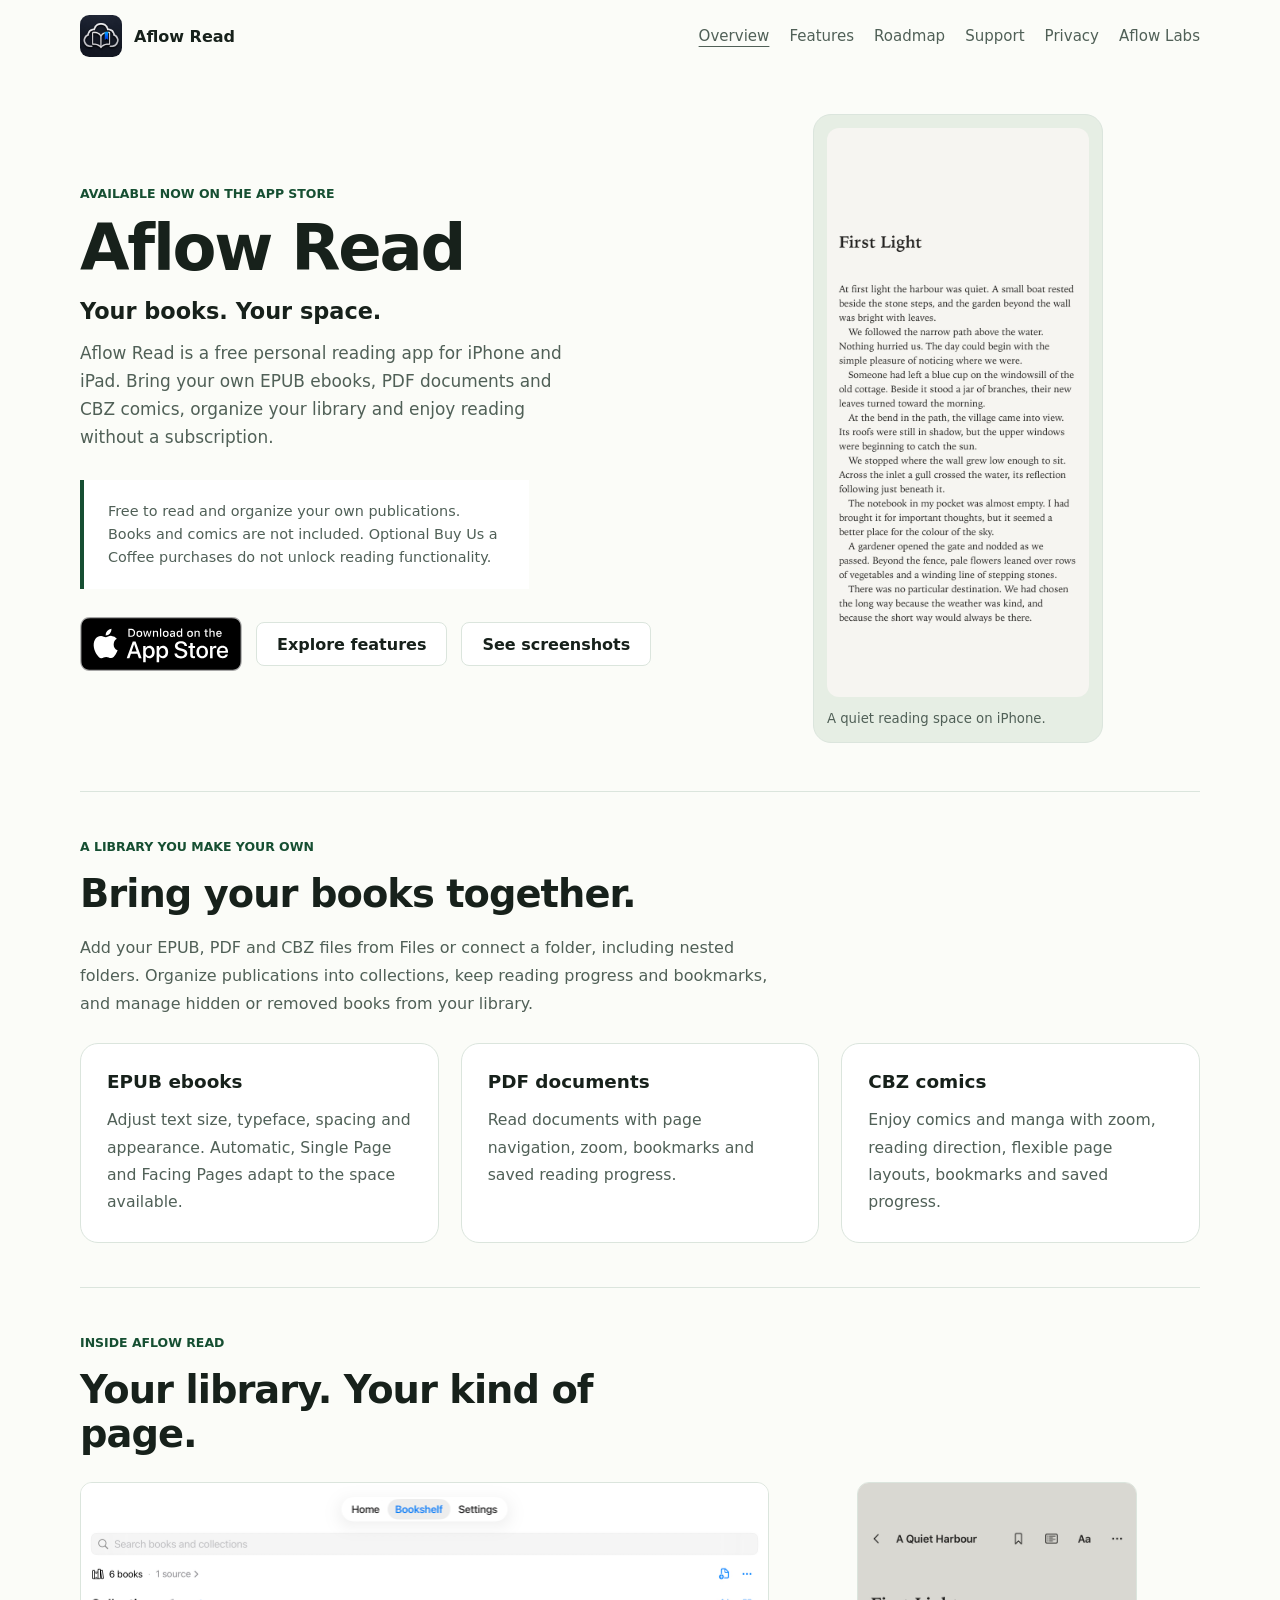
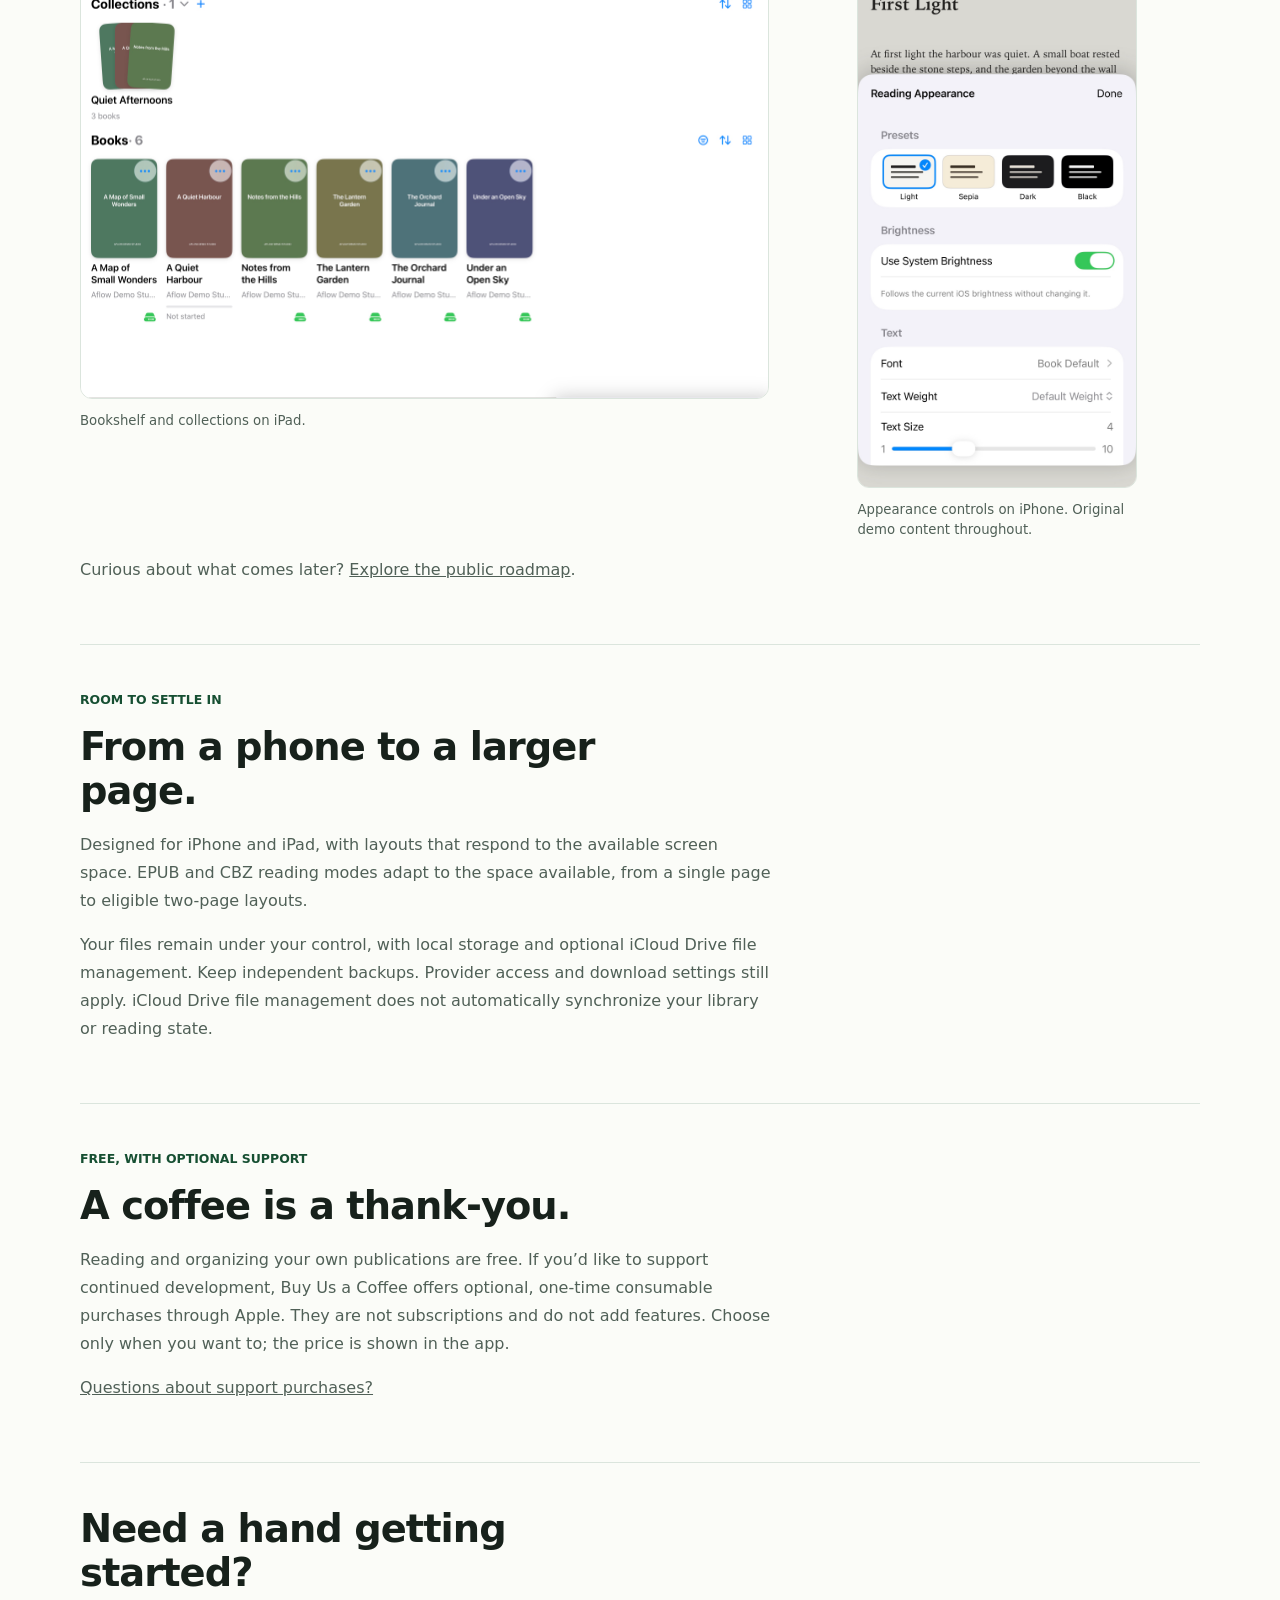
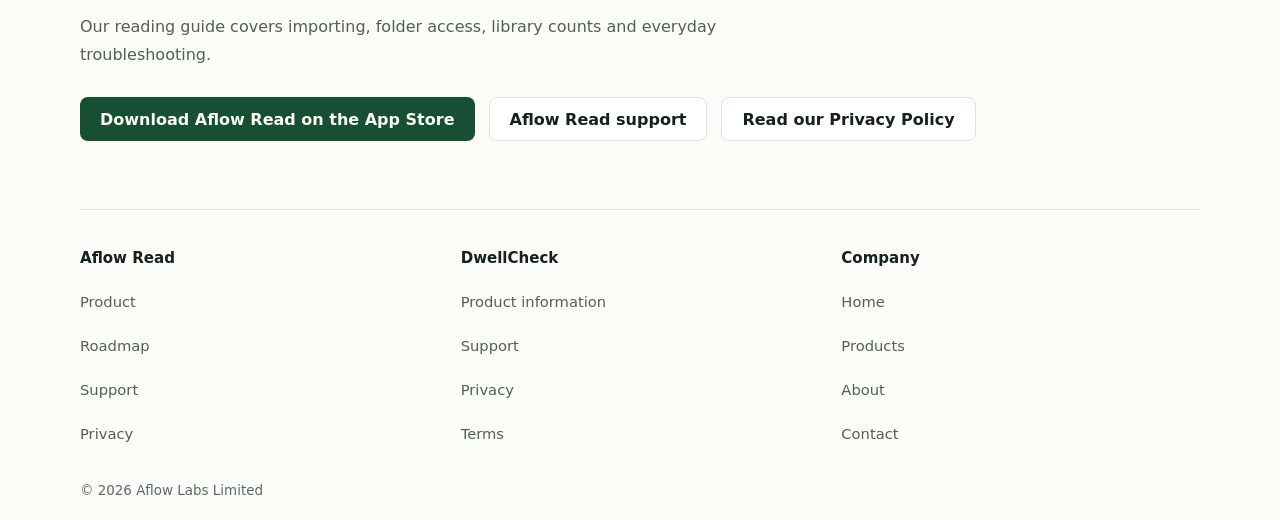
==== commit 90847d8c: "Announce public Aflow Read release and App Store downloads" ====
--- a/aflow-read/index.html
+++ b/aflow-read/index.html
@@ -1,11 +1,11 @@
 <!doctype html>
-<html lang="en-NZ"><head><meta charset="utf-8"><meta name="viewport" content="width=device-width, initial-scale=1"><meta name="description" content="A personal EPUB reader for iPhone and iPad. Organize your own library, make reading your own, and enjoy a Free launch with optional support."><link rel="canonical" href="https://aflowlabs.com/aflow-read/"><title>Aflow Read — Your books. Your space.</title><link rel="icon" href="/assets/aflow-read/app-icon.png"><link rel="stylesheet" href="/styles.css"><link rel="stylesheet" href="/assets/aflow-read.css"><link rel="stylesheet" href="/assets/site-layout.css"><script src="/assets/navigation.js" defer></script></head>
+<html lang="en-NZ"><head><meta charset="utf-8"><meta name="viewport" content="width=device-width, initial-scale=1"><meta name="description" content="Aflow Read is available on the App Store. Read and organize your own EPUB ebooks, PDF documents and CBZ comics on iPhone and iPad. Free, with no subscription."><link rel="canonical" href="https://aflowlabs.com/aflow-read/"><title>Aflow Read — Free EPUB, PDF &amp; CBZ Reader | Available Now</title><link rel="icon" href="/assets/aflow-read/app-icon.png"><link rel="stylesheet" href="/styles.css"><link rel="stylesheet" href="/assets/aflow-read.css"><link rel="stylesheet" href="/assets/site-layout.css"><script src="/assets/navigation.js" defer></script><meta property="og:type" content="website"><meta property="og:title" content="Aflow Read — Your books. Your space."><meta property="og:description" content="Read and organize your own EPUB ebooks, PDF documents and CBZ comics. Free for iPhone and iPad, with no subscription. Available now on the App Store."><meta property="og:url" content="https://aflowlabs.com/aflow-read/"><meta property="og:image" content="https://aflowlabs.com/assets/aflow-read/app-icon.png"><meta property="og:image:alt" content="Aflow Read app icon"><meta name="twitter:card" content="summary"><meta name="twitter:title" content="Aflow Read — Your books. Your space."><meta name="twitter:description" content="Read and organize your own EPUB ebooks, PDF documents and CBZ comics. Free for iPhone and iPad, with no subscription. Available now on the App Store."><meta name="twitter:image" content="https://aflowlabs.com/assets/aflow-read/app-icon.png"></head>
 <body class="read-page"><a class="skip-link" href="#main">Skip to content</a><!-- shared-shell-header --><header class="site-header shell-header"><a class="read-brand" href="/aflow-read/" aria-label="Aflow Read home"><img src="/assets/aflow-read/app-icon.png" alt="" width="42" height="42">Aflow Read</a><nav class="site-nav desktop-nav" aria-label="Aflow Read navigation"><a href="/aflow-read/" aria-label="Overview" aria-current="page">Overview</a><a href="/aflow-read/#features" aria-label="Features">Features</a><a href="/aflow-read/roadmap/" aria-label="Roadmap">Roadmap</a><a href="/support/aflow-read/" aria-label="Support">Support</a><a href="/legal/aflow-read/privacy/" aria-label="Privacy">Privacy</a><a href="/" aria-label="Aflow Labs">Aflow Labs</a></nav><details class="shell-mobile-menu"><summary aria-label="Aflow Read menu"><svg aria-hidden="true" width="18" height="18" viewBox="0 0 18 18"><path d="M2 4h14M2 9h14M2 14h14" fill="none" stroke="currentColor" stroke-width="1.5" stroke-linecap="round"/></svg>Menu</summary><nav class="mobile-panel" aria-label="Aflow Read navigation"><a href="/aflow-read/" aria-label="Overview" aria-current="page">Overview</a><a href="/aflow-read/#features" aria-label="Features">Features</a><a href="/aflow-read/roadmap/" aria-label="Roadmap">Roadmap</a><a href="/support/aflow-read/" aria-label="Support">Support</a><a href="/legal/aflow-read/privacy/" aria-label="Privacy">Privacy</a><a href="/" aria-label="Aflow Labs">Aflow Labs</a></nav></details></header><!-- /shared-shell-header -->
 <main id="main" class="read-shell">
-<section class="read-hero"><div><p class="eyebrow">Preparing for launch</p><h1>Aflow Read</h1><p class="read-tagline">Your books. Your space.</p><p class="read-lede">A native EPUB reader designed around your personal digital library. Bring your books, organize your collection and make the page feel like yours.</p><p class="read-note">The initial release is Free, with no subscription. Optional support purchases do not unlock or limit reading features.</p><div class="read-actions"><a class="button primary" href="#features">Explore features</a><a class="button secondary" href="#screenshots">See screenshots</a></div></div><figure class="read-portrait"><img src="/assets/aflow-read/iphone-reader.jpeg" width="1320" height="2868" alt="Aflow Read displaying the original First Light demo chapter on iPhone"><figcaption>A quiet reading space on iPhone.</figcaption></figure></section>
-<section class="read-section" id="features"><span id="library" class="anchor-alias"></span><p class="eyebrow">A library you make your own</p><h2>Bring your books together.</h2><p>Open EPUBs from Files or connect a folder, including nested folders. Organize books into collections, keep your reading progress and bookmarks, and understand when several linked files represent the same book.</p><div class="read-features"><article class="read-feature"><h3>Read your way</h3><p>Adjust text size, typeface, spacing and appearance. Automatic, Single Page and Facing Pages adapt to the space available.</p></article><article class="read-feature"><h3>Find your place</h3><p>Use Contents, Search, bookmarks and Go Back to move through a book while keeping your reading place.</p></article><article class="read-feature"><h3>Enjoy the illustrations</h3><p>Browse supported EPUB illustrations and jump to their place in the book. Availability depends on how the EPUB is authored.</p></article></div></section><section class="read-section" id="screenshots"><p class="eyebrow">Inside Aflow Read</p><h2>Your library. Your kind of page.</h2><div class="read-capture-grid"><figure><img src="/assets/aflow-read/bookshelf-landscape.jpeg" width="2752" height="2064" loading="lazy" alt="Aflow Read Bookshelf and collection on a 13-inch iPad, containing six original demo books"><figcaption>Bookshelf and collections on iPad.</figcaption></figure><figure><img src="/assets/aflow-read/iphone-appearance.jpeg" width="1320" height="2868" loading="lazy" alt="The real Reading Appearance sheet over the First Light demo chapter on iPhone"><figcaption>Appearance controls on iPhone. Original demo content throughout.</figcaption></figure></div><p>Curious about what comes later? <a href="/aflow-read/roadmap/">Explore the public roadmap</a>.</p></section>
-<section class="read-section"><p class="eyebrow">Room to settle in</p><h2>From a phone to a larger page.</h2><p>Designed for iPhone and iPad, with layouts that respond to the available screen space. A narrow view keeps a single readable page; wider layouts can show two pages when your chosen reading mode allows.</p><p>Keep your own EPUB files and backups. Files from iCloud Drive or another provider remain subject to that provider’s access and download settings. Aflow’s structured Cloud library sync is not part of the Free launch.</p></section>
-<section class="read-section" id="duo"><p class="eyebrow">A different kind of page</p><h2>Space that adapts with Duo.</h2><p>Move between a compact Closed view and a wider Open view. Aflow Read responds to the available space, while your selected reading mode decides when two pages are appropriate.</p><div class="read-duo-grid"><figure><img src="/assets/aflow-read/duo-closed-reader.jpeg" width="1398" height="2034" loading="lazy" alt="Original First Light demo chapter in the official Duo simulator’s Closed reading view"><figcaption>Closed: a single reading page.</figcaption></figure><figure><img src="/assets/aflow-read/duo-open-reader.jpeg" width="2853" height="2007" loading="lazy" alt="The same original demo chapter across two native columns in the official Duo simulator’s Open landscape view"><figcaption>Open: room for two pages in an eligible layout.</figcaption></figure></div><p class="read-note">These native captures use original demo content in the official Duo simulator. Physical Duo hardware acceptance remains separate.</p></section>
-<section class="read-section"><p class="eyebrow">Free, with optional support</p><h2>A coffee is a thank-you.</h2><p>All launch reading features are Free. If you’d like to support continued development, Buy Us a Coffee offers optional, one-time consumable purchases through Apple. They are not subscriptions and do not add features. Choose only when you want to; the price is shown in the app.</p><p><a href="/support/aflow-read/#purchases">Questions about support purchases?</a></p></section>
-<section class="read-section"><h2>Need a hand getting started?</h2><p>Our reading guide covers importing, folder access, library counts and everyday troubleshooting.</p><div class="read-actions"><a class="button primary" href="/support/aflow-read/">Aflow Read support</a><a class="button secondary" href="/legal/aflow-read/privacy/">Read our Privacy Policy</a></div></section></main>
+<section class="read-hero"><div><p class="eyebrow">Available now on the App Store</p><h1>Aflow Read</h1><p class="read-tagline">Your books. Your space.</p><p class="read-lede">Aflow Read is a free personal reading app for iPhone and iPad. Bring your own EPUB ebooks, PDF documents and CBZ comics, organize your library and enjoy reading without a subscription.</p><p class="read-note">Free to read and organize your own publications. Books and comics are not included. Optional Buy Us a Coffee purchases do not unlock reading functionality.</p><div class="read-actions"><a class="app-store-link" href="https://apps.apple.com/app/id6806921026"><img src="/assets/aflow-read/download-on-the-app-store.svg" width="162" height="54" alt="Download on the App Store"></a><a class="button secondary" href="#features">Explore features</a><a class="button secondary" href="#screenshots">See screenshots</a></div></div><figure class="read-portrait"><img src="/assets/aflow-read/iphone-reader.jpeg" width="1320" height="2868" alt="Aflow Read displaying the original First Light demo chapter on iPhone"><figcaption>A quiet reading space on iPhone.</figcaption></figure></section>
+<section class="read-section" id="features"><span id="library" class="anchor-alias"></span><p class="eyebrow">A library you make your own</p><h2>Bring your books together.</h2><p>Add your EPUB, PDF and CBZ files from Files or connect a folder, including nested folders. Organize publications into collections, keep reading progress and bookmarks, and manage hidden or removed books from your library.</p><div class="read-features"><article class="read-feature"><h3>EPUB ebooks</h3><p>Adjust text size, typeface, spacing and appearance. Automatic, Single Page and Facing Pages adapt to the space available.</p></article><article class="read-feature"><h3>PDF documents</h3><p>Read documents with page navigation, zoom, bookmarks and saved reading progress.</p></article><article class="read-feature"><h3>CBZ comics</h3><p>Enjoy comics and manga with zoom, reading direction, flexible page layouts, bookmarks and saved progress.</p></article></div></section><section class="read-section" id="screenshots"><p class="eyebrow">Inside Aflow Read</p><h2>Your library. Your kind of page.</h2><div class="read-capture-grid"><figure><img src="/assets/aflow-read/bookshelf-landscape.jpeg" width="2752" height="2064" loading="lazy" alt="Aflow Read Bookshelf and collection on a 13-inch iPad, containing six original demo books"><figcaption>Bookshelf and collections on iPad.</figcaption></figure><figure><img src="/assets/aflow-read/iphone-appearance.jpeg" width="1320" height="2868" loading="lazy" alt="The real Reading Appearance sheet over the First Light demo chapter on iPhone"><figcaption>Appearance controls on iPhone. Original demo content throughout.</figcaption></figure></div><p>Curious about what comes later? <a href="/aflow-read/roadmap/">Explore the public roadmap</a>.</p></section>
+<section class="read-section"><p class="eyebrow">Room to settle in</p><h2>From a phone to a larger page.</h2><p>Designed for iPhone and iPad, with layouts that respond to the available screen space. EPUB and CBZ reading modes adapt to the space available, from a single page to eligible two-page layouts.</p><p>Your files remain under your control, with local storage and optional iCloud Drive file management. Keep independent backups. Provider access and download settings still apply. iCloud Drive file management does not automatically synchronize your library or reading state.</p></section>
+
+<section class="read-section"><p class="eyebrow">Free, with optional support</p><h2>A coffee is a thank-you.</h2><p>Reading and organizing your own publications are free. If you’d like to support continued development, Buy Us a Coffee offers optional, one-time consumable purchases through Apple. They are not subscriptions and do not add features. Choose only when you want to; the price is shown in the app.</p><p><a href="/support/aflow-read/#purchases">Questions about support purchases?</a></p></section>
+<section class="read-section"><h2>Need a hand getting started?</h2><p>Our reading guide covers importing, folder access, library counts and everyday troubleshooting.</p><div class="read-actions"><a class="button primary" href="https://apps.apple.com/app/id6806921026">Download Aflow Read on the App Store</a><a class="button secondary" href="/support/aflow-read/">Aflow Read support</a><a class="button secondary" href="/legal/aflow-read/privacy/">Read our Privacy Policy</a></div></section></main>
 <!-- shared-shell-footer --><footer class="site-footer grouped-footer"><div class="footer-columns"><section class="footer-group" aria-label="Aflow Read links"><h2>Aflow Read</h2><a href="/aflow-read/">Product</a><a href="/aflow-read/roadmap/">Roadmap</a><a href="/support/aflow-read/">Support</a><a href="/legal/aflow-read/privacy/">Privacy</a></section><section class="footer-group" aria-label="DwellCheck links"><h2>DwellCheck</h2><a href="/#dwellcheck">Product information</a><a href="/support/">Support</a><a href="/privacy/">Privacy</a><a href="/terms/">Terms</a></section><section class="footer-group" aria-label="Company links"><h2>Company</h2><a href="/">Home</a><a href="/#products">Products</a><a href="/#about">About</a><a href="/#contact">Contact</a></section></div><p class="copyright">© 2026 Aflow Labs Limited</p></footer><!-- /shared-shell-footer --></body></html>
--- a/assets/site-layout.css
+++ b/assets/site-layout.css
@@ -10,3 +10,6 @@
 
 /* Display the unchanged accepted app icon with platform-like rounded corners. */
 .read-brand img,.product-heading img{border-radius:22%;object-fit:contain}
+
+/* Official Apple artwork, unchanged, with an accessible download target. */
+.app-store-link{display:inline-flex;align-items:center;justify-content:center;min-height:54px;flex-shrink:0}.app-store-link img{display:block;width:162px;height:54px}.read-actions{align-items:center}
